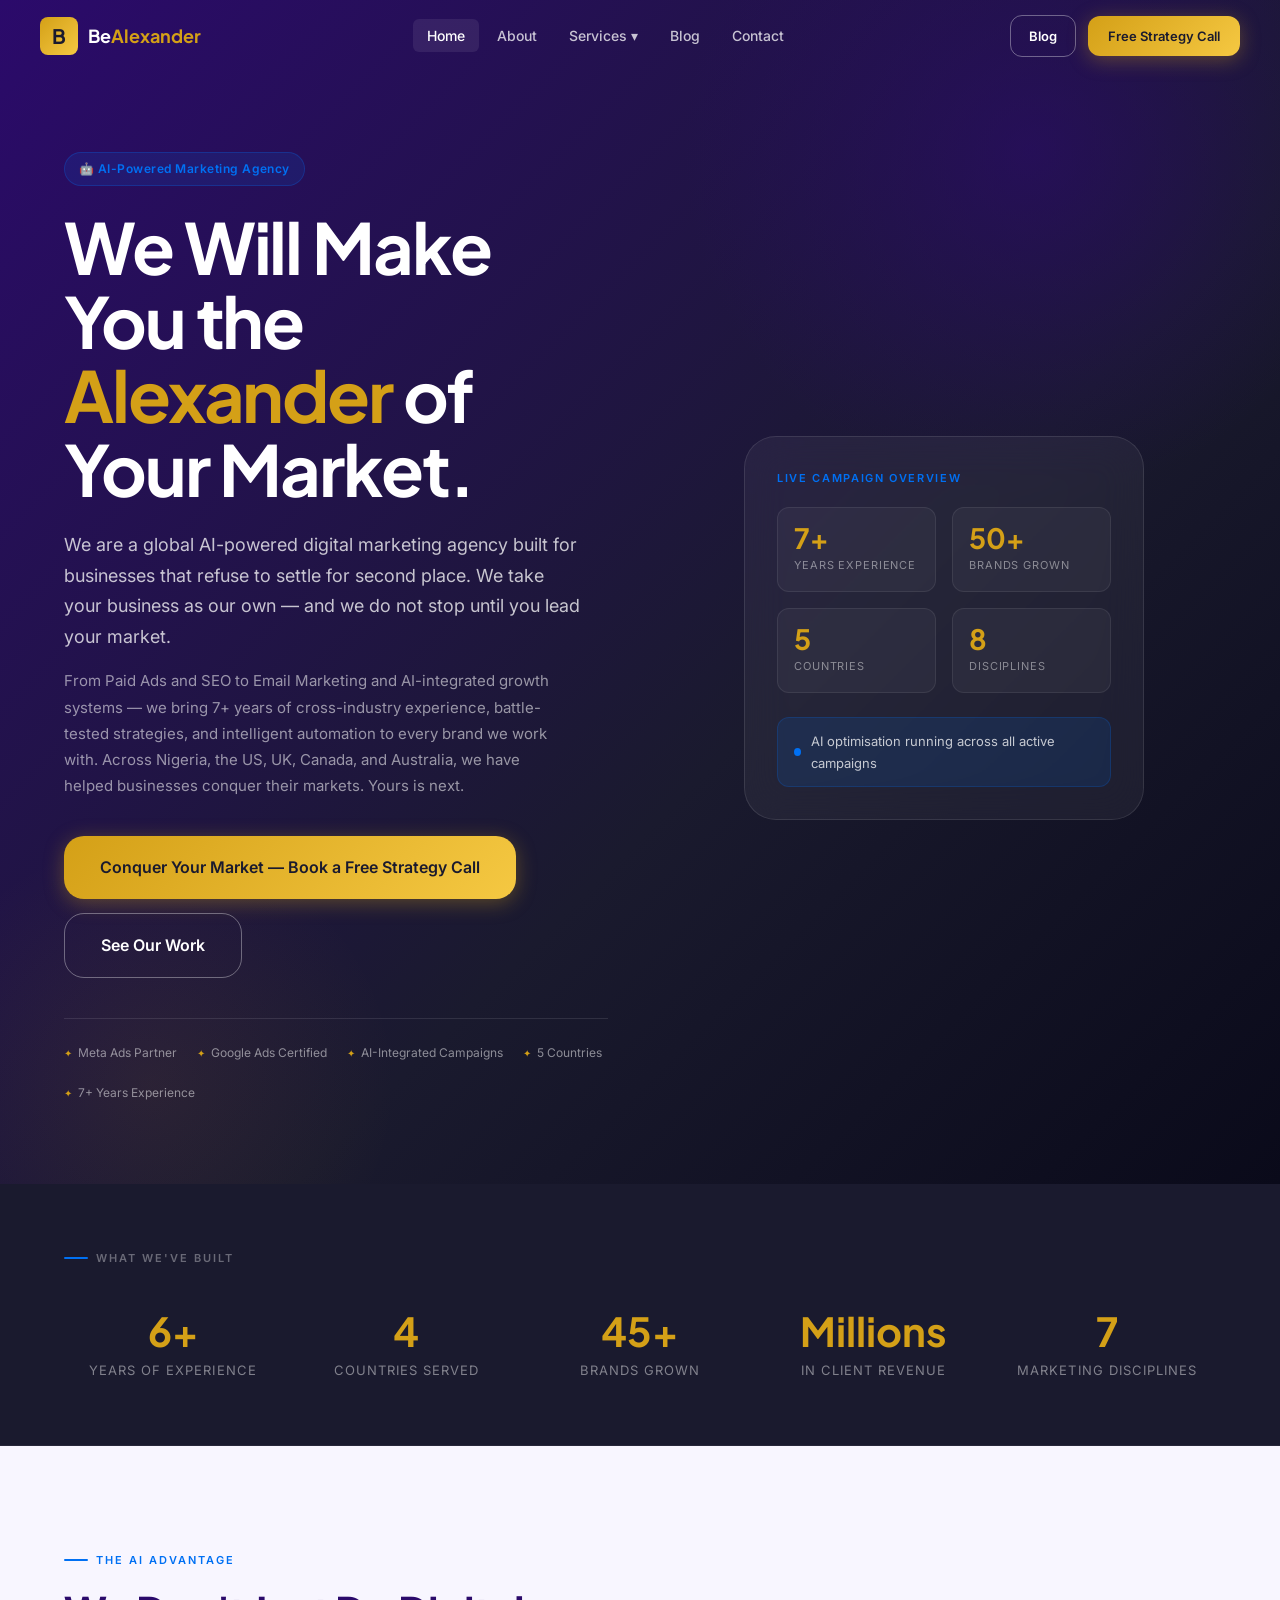
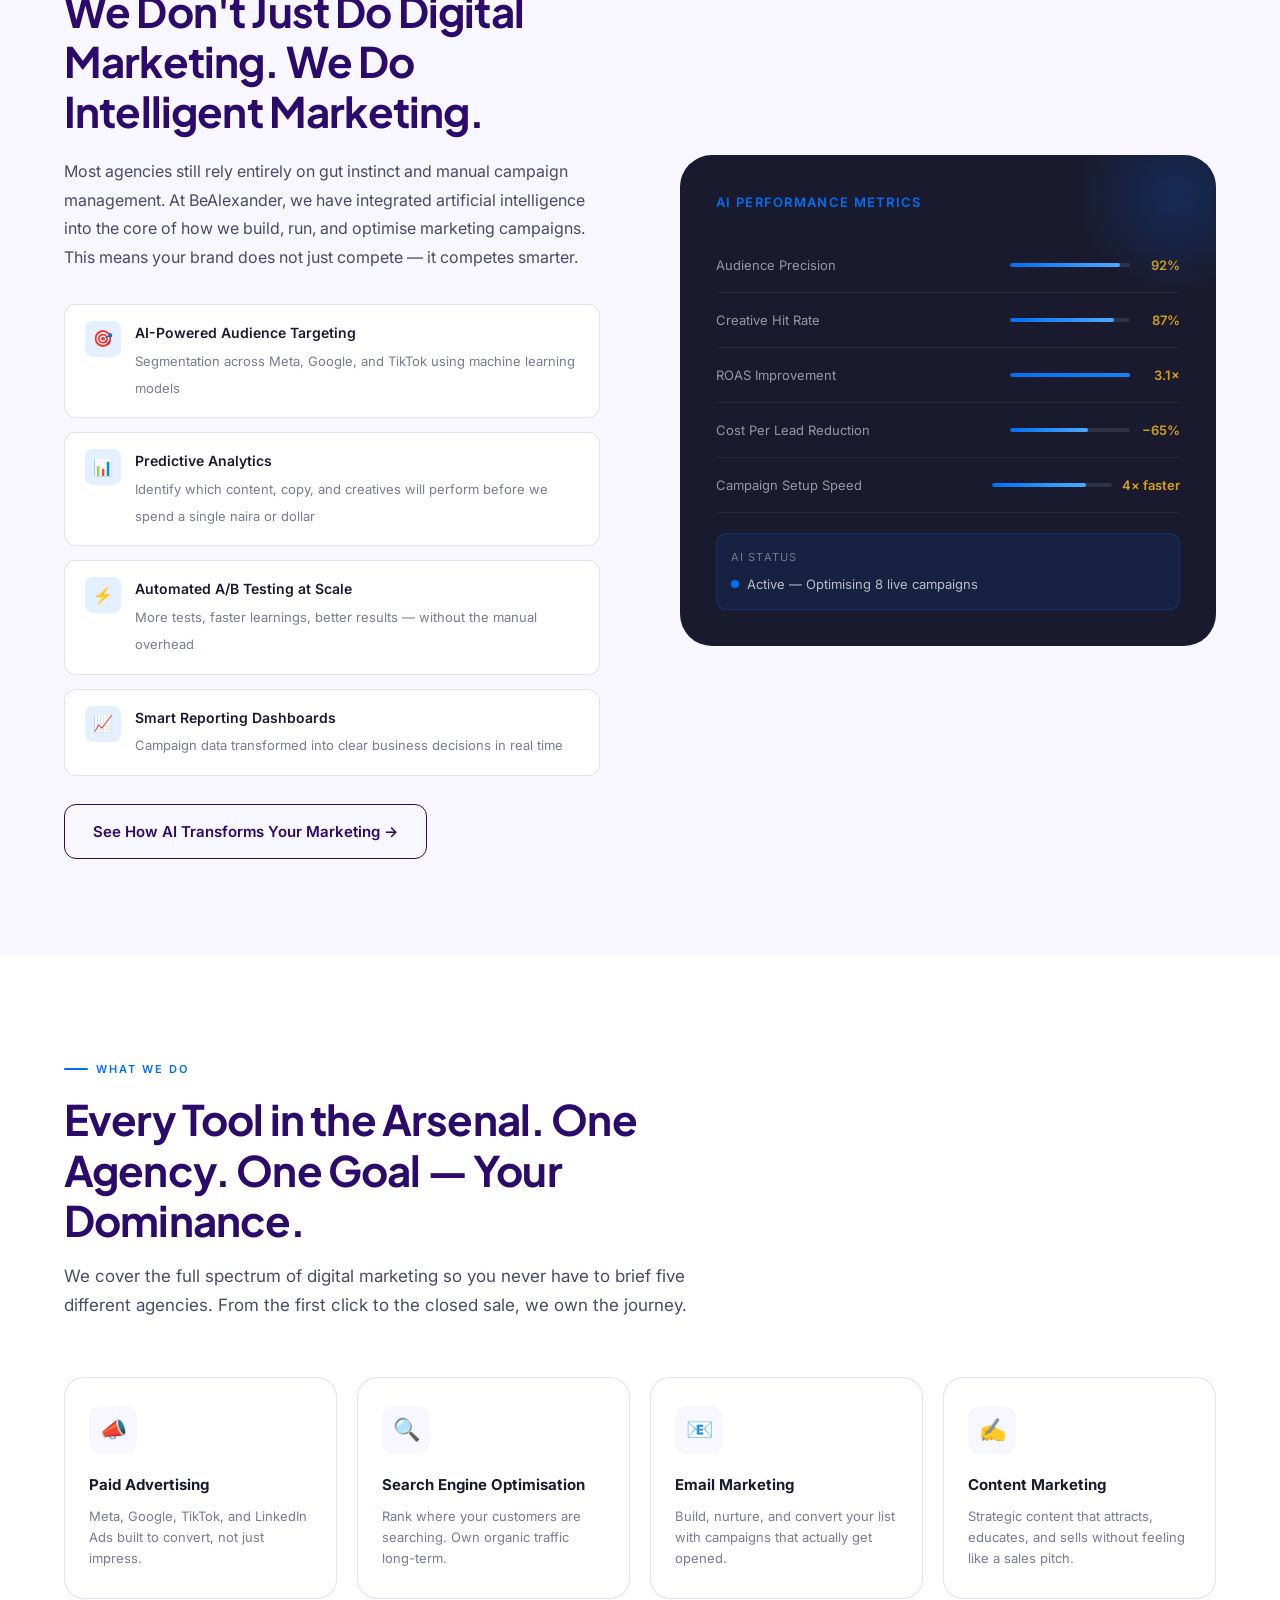
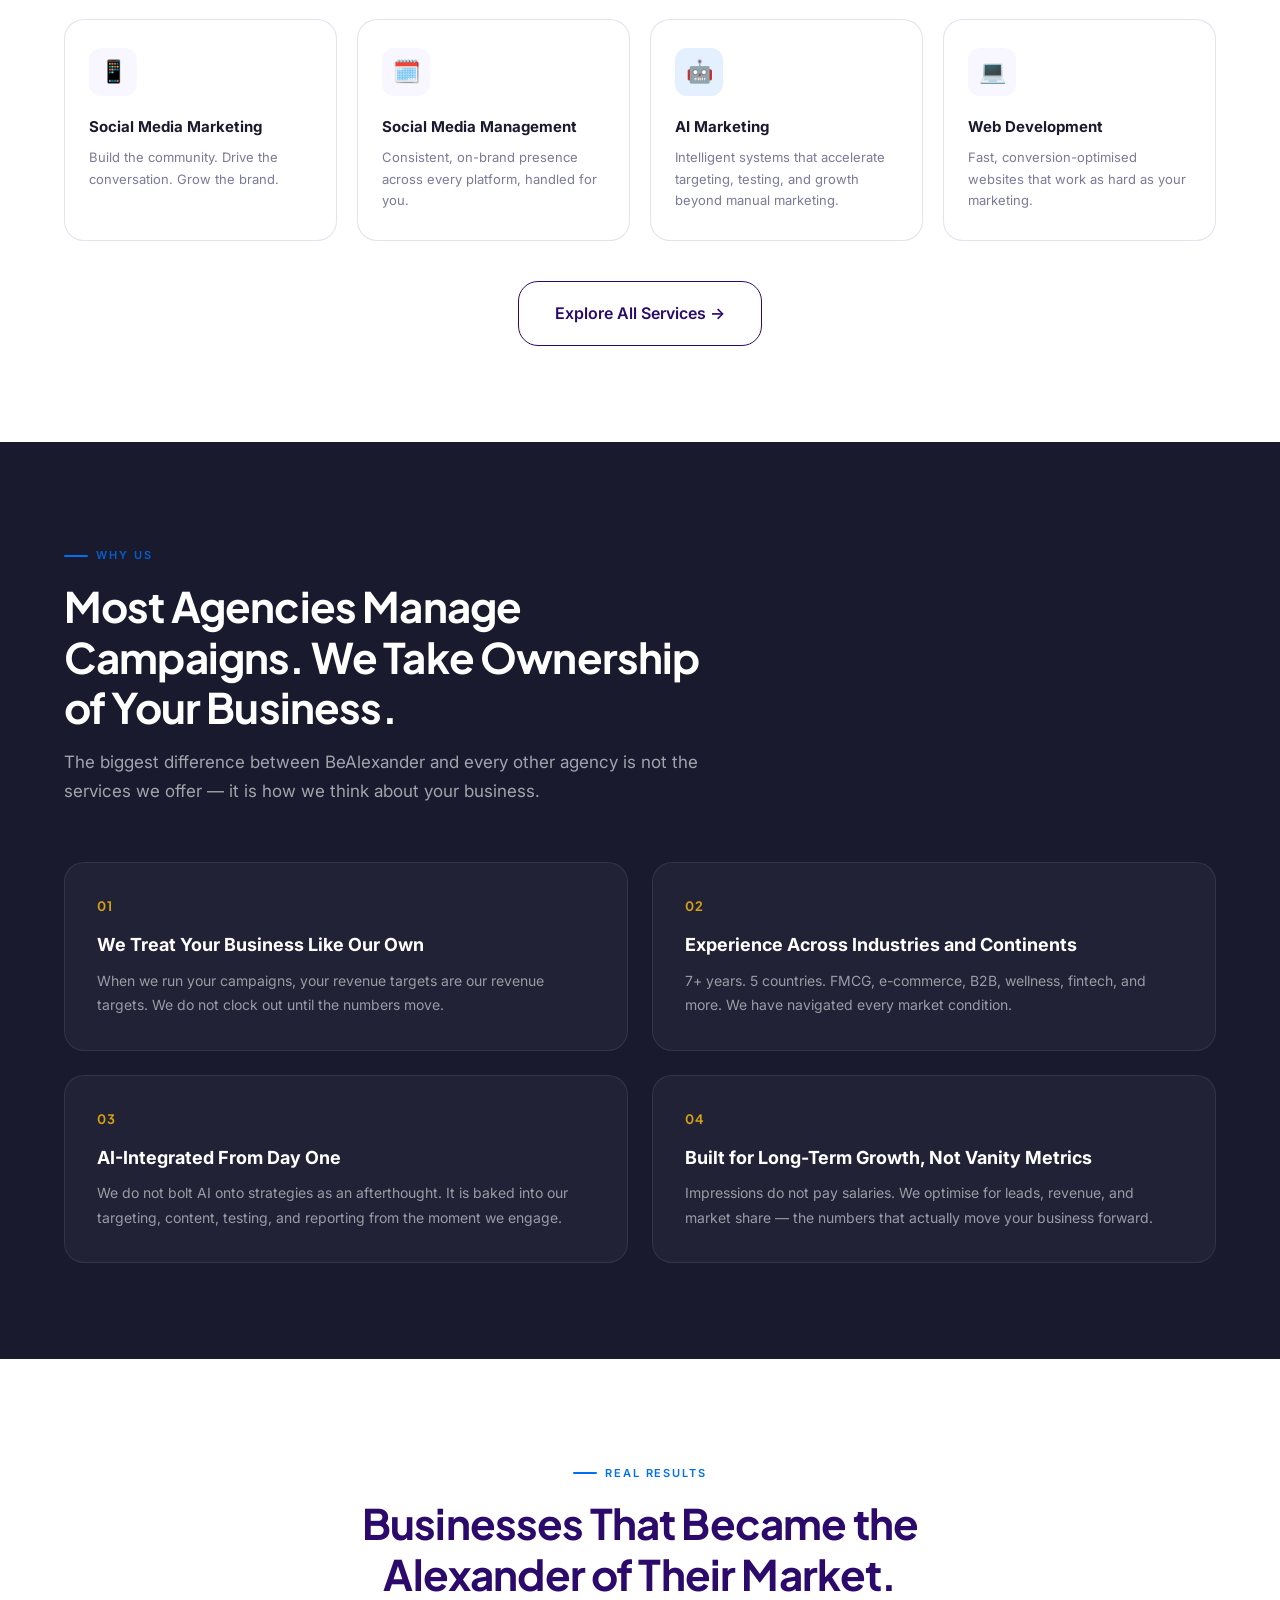
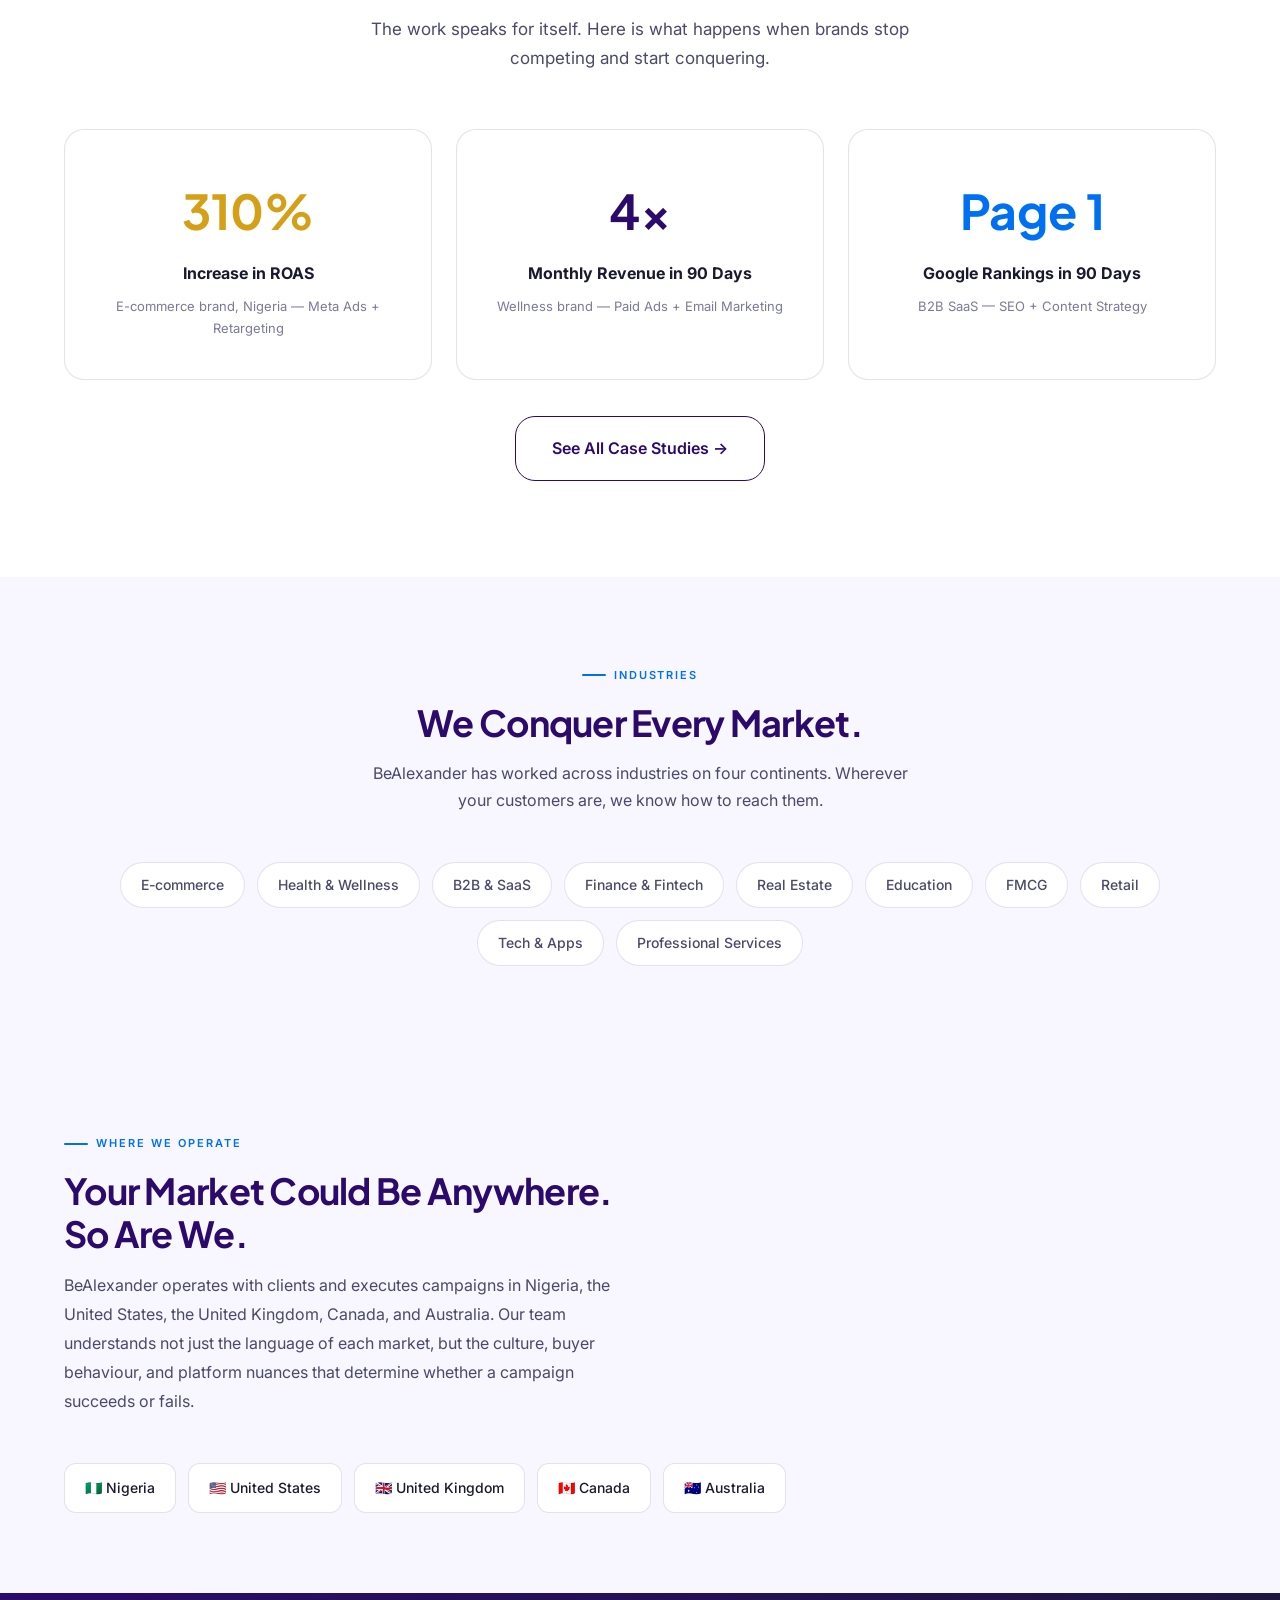
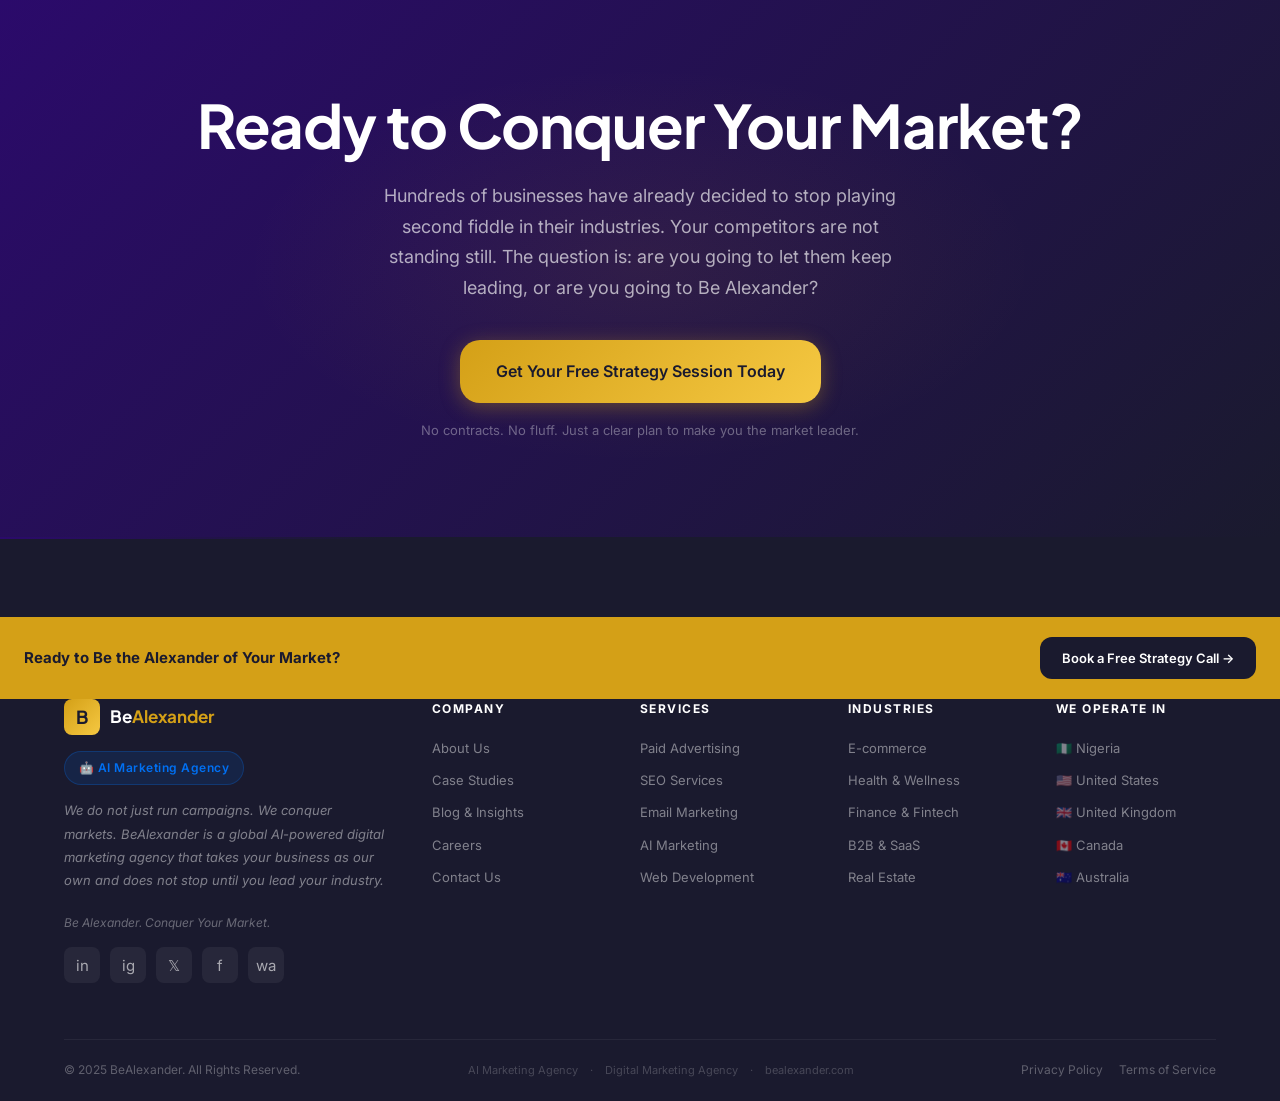
==== index.html @ e97c1fde "Initial commit — BeAlexander website" ====
<!DOCTYPE html>
<html lang="en">
<head>
  <meta charset="UTF-8">
  <meta name="viewport" content="width=device-width, initial-scale=1.0">
  <meta name="description" content="BeAlexander is a global AI-powered digital marketing agency helping businesses dominate their markets through Paid Ads, SEO, Content, Email, and AI-integrated marketing strategies.">
  <title>BeAlexander — AI-Powered Digital Marketing Agency | Be Alexander. Conquer Your Market.</title>
  <link rel="stylesheet" href="css/styles.css">
  <link rel="preconnect" href="https://fonts.googleapis.com">
  <link rel="preconnect" href="https://fonts.gstatic.com" crossorigin>
  <link href="https://fonts.googleapis.com/css2?family=Plus+Jakarta+Sans:ital,wght@0,400;0,500;0,600;0,700;1,400&family=Inter:wght@400;500;600&display=swap" rel="stylesheet">
</head>
<body>

  <!-- NAV (injected by components.js) -->
  <div id="site-nav"></div>

  <main>
    <!-- ══════════════════════════════════════════
         HERO
    ══════════════════════════════════════════ -->
    <section class="hero" id="hero">
      <div class="container">
        <div class="hero__grid">
          <!-- Left: Copy -->
          <div class="hero__content">
            <div class="hero__eyebrow">
              <span class="badge badge--blue">🤖 AI-Powered Marketing Agency</span>
            </div>

            <h1 class="hero__headline">
              We Will Make You the <span class="accent">Alexander</span> of Your Market.
            </h1>

            <p class="hero__sub">
              We are a global AI-powered digital marketing agency built for businesses that refuse to settle for second place. We take your business as our own — and we do not stop until you lead your market.
            </p>

            <p class="hero__copy">
              From Paid Ads and SEO to Email Marketing and AI-integrated growth systems — we bring 7+ years of cross-industry experience, battle-tested strategies, and intelligent automation to every brand we work with. Across Nigeria, the US, UK, Canada, and Australia, we have helped businesses conquer their markets. Yours is next.
            </p>

            <div class="hero__actions">
              <a href="pages/contact.html" class="btn btn--primary btn--lg">
                Conquer Your Market — Book a Free Strategy Call
              </a>
              <a href="#results" class="btn btn--ghost btn--lg">
                See Our Work
              </a>
            </div>

            <div class="hero__trust">
              <span class="hero__trust-item">Meta Ads Partner</span>
              <span class="hero__trust-item">Google Ads Certified</span>
              <span class="hero__trust-item">AI-Integrated Campaigns</span>
              <span class="hero__trust-item">5 Countries</span>
              <span class="hero__trust-item">7+ Years Experience</span>
            </div>
          </div>

          <!-- Right: Dashboard card -->
          <div class="hero__visual">
            <div class="hero__card">
              <div class="hero__card-label">Live Campaign Overview</div>
              <div class="hero__stat-grid">
                <div class="hero__stat">
                  <div class="hero__stat-num">7+</div>
                  <div class="hero__stat-label">Years Experience</div>
                </div>
                <div class="hero__stat">
                  <div class="hero__stat-num">50+</div>
                  <div class="hero__stat-label">Brands Grown</div>
                </div>
                <div class="hero__stat">
                  <div class="hero__stat-num">5</div>
                  <div class="hero__stat-label">Countries</div>
                </div>
                <div class="hero__stat">
                  <div class="hero__stat-num">8</div>
                  <div class="hero__stat-label">Disciplines</div>
                </div>
              </div>
              <div class="hero__ai-line">
                <div class="hero__ai-dot"></div>
                <span>AI optimisation running across all active campaigns</span>
              </div>
            </div>
          </div>
        </div>
      </div>
    </section>

    <!-- ══════════════════════════════════════════
         STATS STRIP
    ══════════════════════════════════════════ -->
    <section class="stats-strip">
      <div class="container">
        <p class="section-label" style="color:rgba(255,255,255,0.35);justify-content:center;margin-bottom:36px">WHAT WE'VE BUILT</p>
        <div class="stats-strip__grid">
          <div class="stats-strip__item">
            <div class="stats-strip__num" data-count="7" data-suffix="+">7+</div>
            <div class="stats-strip__label">Years of Experience</div>
          </div>
          <div class="stats-strip__item">
            <div class="stats-strip__num" data-count="5">5</div>
            <div class="stats-strip__label">Countries Served</div>
          </div>
          <div class="stats-strip__item">
            <div class="stats-strip__num" data-count="50" data-suffix="+">50+</div>
            <div class="stats-strip__label">Brands Grown</div>
          </div>
          <div class="stats-strip__item">
            <div class="stats-strip__num">Millions</div>
            <div class="stats-strip__label">In Client Revenue</div>
          </div>
          <div class="stats-strip__item">
            <div class="stats-strip__num" data-count="8">8</div>
            <div class="stats-strip__label">Marketing Disciplines</div>
          </div>
        </div>
      </div>
    </section>

    <!-- ══════════════════════════════════════════
         AI ADVANTAGE
    ══════════════════════════════════════════ -->
    <section class="ai-section" id="ai">
      <div class="container">
        <div class="ai-section__grid">
          <div data-animate>
            <span class="section-label">THE AI ADVANTAGE</span>
            <h2 class="ai-section__headline">We Don't Just Do Digital Marketing. We Do Intelligent Marketing.</h2>
            <p class="ai-section__body">Most agencies still rely entirely on gut instinct and manual campaign management. At BeAlexander, we have integrated artificial intelligence into the core of how we build, run, and optimise marketing campaigns. This means your brand does not just compete — it competes smarter.</p>
            <div class="ai-feature-list">
              <div class="ai-feature-item" data-animate data-delay="0.05s">
                <div class="ai-feature-icon">🎯</div>
                <div class="ai-feature-text">
                  <strong>AI-Powered Audience Targeting</strong>
                  <span>Segmentation across Meta, Google, and TikTok using machine learning models</span>
                </div>
              </div>
              <div class="ai-feature-item" data-animate data-delay="0.1s">
                <div class="ai-feature-icon">📊</div>
                <div class="ai-feature-text">
                  <strong>Predictive Analytics</strong>
                  <span>Identify which content, copy, and creatives will perform before we spend a single naira or dollar</span>
                </div>
              </div>
              <div class="ai-feature-item" data-animate data-delay="0.15s">
                <div class="ai-feature-icon">⚡</div>
                <div class="ai-feature-text">
                  <strong>Automated A/B Testing at Scale</strong>
                  <span>More tests, faster learnings, better results — without the manual overhead</span>
                </div>
              </div>
              <div class="ai-feature-item" data-animate data-delay="0.2s">
                <div class="ai-feature-icon">📈</div>
                <div class="ai-feature-text">
                  <strong>Smart Reporting Dashboards</strong>
                  <span>Campaign data transformed into clear business decisions in real time</span>
                </div>
              </div>
            </div>
            <div style="margin-top:28px">
              <a href="pages/services.html#ai" class="btn btn--outline-purple">See How AI Transforms Your Marketing →</a>
            </div>
          </div>

          <!-- AI Visual Panel -->
          <div class="ai-visual" data-animate data-delay="0.1s">
            <div class="ai-visual__title">AI Performance Metrics</div>
            <div class="ai-metric">
              <span class="ai-metric__label">Audience Precision</span>
              <div class="ai-metric__bar-wrap">
                <div class="ai-metric__bar"><div class="ai-metric__fill" data-width="92"></div></div>
                <span class="ai-metric__val">92%</span>
              </div>
            </div>
            <div class="ai-metric">
              <span class="ai-metric__label">Creative Hit Rate</span>
              <div class="ai-metric__bar-wrap">
                <div class="ai-metric__bar"><div class="ai-metric__fill" data-width="87"></div></div>
                <span class="ai-metric__val">87%</span>
              </div>
            </div>
            <div class="ai-metric">
              <span class="ai-metric__label">ROAS Improvement</span>
              <div class="ai-metric__bar-wrap">
                <div class="ai-metric__bar"><div class="ai-metric__fill" data-width="310"></div></div>
                <span class="ai-metric__val">3.1×</span>
              </div>
            </div>
            <div class="ai-metric">
              <span class="ai-metric__label">Cost Per Lead Reduction</span>
              <div class="ai-metric__bar-wrap">
                <div class="ai-metric__bar"><div class="ai-metric__fill" data-width="65"></div></div>
                <span class="ai-metric__val">−65%</span>
              </div>
            </div>
            <div class="ai-metric">
              <span class="ai-metric__label">Campaign Setup Speed</span>
              <div class="ai-metric__bar-wrap">
                <div class="ai-metric__bar"><div class="ai-metric__fill" data-width="78"></div></div>
                <span class="ai-metric__val">4× faster</span>
              </div>
            </div>
            <div style="margin-top:20px;padding:14px;background:rgba(0,112,243,0.1);border-radius:10px;border:1px solid rgba(0,112,243,0.2)">
              <div style="font-size:11px;color:rgba(255,255,255,0.4);text-transform:uppercase;letter-spacing:0.1em;margin-bottom:6px">AI Status</div>
              <div style="display:flex;align-items:center;gap:8px">
                <div class="hero__ai-dot"></div>
                <span style="font-size:13px;color:rgba(255,255,255,0.7)">Active — Optimising 8 live campaigns</span>
              </div>
            </div>
          </div>
        </div>
      </div>
    </section>

    <!-- ══════════════════════════════════════════
         SERVICES
    ══════════════════════════════════════════ -->
    <section class="services-section" id="services">
      <div class="container">
        <div class="services-section__header" data-animate>
          <span class="section-label">WHAT WE DO</span>
          <h2 class="services-section__headline">Every Tool in the Arsenal. One Agency. One Goal — Your Dominance.</h2>
          <p class="services-section__intro">We cover the full spectrum of digital marketing so you never have to brief five different agencies. From the first click to the closed sale, we own the journey.</p>
        </div>

        <div class="services-grid">
          <div class="service-card" data-animate data-delay="0s">
            <div class="service-card__icon">📣</div>
            <div class="service-card__name">Paid Advertising</div>
            <div class="service-card__desc">Meta, Google, TikTok, and LinkedIn Ads built to convert, not just impress.</div>
          </div>
          <div class="service-card" data-animate data-delay="0.05s">
            <div class="service-card__icon">🔍</div>
            <div class="service-card__name">Search Engine Optimisation</div>
            <div class="service-card__desc">Rank where your customers are searching. Own organic traffic long-term.</div>
          </div>
          <div class="service-card" data-animate data-delay="0.1s">
            <div class="service-card__icon">📧</div>
            <div class="service-card__name">Email Marketing</div>
            <div class="service-card__desc">Build, nurture, and convert your list with campaigns that actually get opened.</div>
          </div>
          <div class="service-card" data-animate data-delay="0.15s">
            <div class="service-card__icon">✍️</div>
            <div class="service-card__name">Content Marketing</div>
            <div class="service-card__desc">Strategic content that attracts, educates, and sells without feeling like a sales pitch.</div>
          </div>
          <div class="service-card" data-animate data-delay="0.2s">
            <div class="service-card__icon">📱</div>
            <div class="service-card__name">Social Media Marketing</div>
            <div class="service-card__desc">Build the community. Drive the conversation. Grow the brand.</div>
          </div>
          <div class="service-card" data-animate data-delay="0.25s">
            <div class="service-card__icon">🗓️</div>
            <div class="service-card__name">Social Media Management</div>
            <div class="service-card__desc">Consistent, on-brand presence across every platform, handled for you.</div>
          </div>
          <div class="service-card service-card--ai" data-animate data-delay="0.3s">
            <div class="service-card__icon">🤖</div>
            <div class="service-card__name">AI Marketing</div>
            <div class="service-card__desc">Intelligent systems that accelerate targeting, testing, and growth beyond manual marketing.</div>
          </div>
          <div class="service-card" data-animate data-delay="0.35s">
            <div class="service-card__icon">💻</div>
            <div class="service-card__name">Web Development</div>
            <div class="service-card__desc">Fast, conversion-optimised websites that work as hard as your marketing.</div>
          </div>
        </div>

        <div style="text-align:center;margin-top:40px">
          <a href="pages/services.html" class="btn btn--outline-purple btn--lg">Explore All Services →</a>
        </div>
      </div>
    </section>

    <!-- ══════════════════════════════════════════
         WHY BEALEXANDER
    ══════════════════════════════════════════ -->
    <section class="why-section" id="why">
      <div class="container">
        <div class="why-section__header" data-animate>
          <span class="section-label" style="color:rgba(0,112,243,0.8)">WHY US</span>
          <h2 class="why-section__headline">Most Agencies Manage Campaigns. We Take Ownership of Your Business.</h2>
          <p class="why-section__intro">The biggest difference between BeAlexander and every other agency is not the services we offer — it is how we think about your business.</p>
        </div>

        <div class="why-grid">
          <div class="why-card" data-animate data-delay="0s">
            <div class="why-card__num">01</div>
            <div class="why-card__title">We Treat Your Business Like Our Own</div>
            <div class="why-card__body">When we run your campaigns, your revenue targets are our revenue targets. We do not clock out until the numbers move.</div>
          </div>
          <div class="why-card" data-animate data-delay="0.08s">
            <div class="why-card__num">02</div>
            <div class="why-card__title">Experience Across Industries and Continents</div>
            <div class="why-card__body">7+ years. 5 countries. FMCG, e-commerce, B2B, wellness, fintech, and more. We have navigated every market condition.</div>
          </div>
          <div class="why-card" data-animate data-delay="0.16s">
            <div class="why-card__num">03</div>
            <div class="why-card__title">AI-Integrated From Day One</div>
            <div class="why-card__body">We do not bolt AI onto strategies as an afterthought. It is baked into our targeting, content, testing, and reporting from the moment we engage.</div>
          </div>
          <div class="why-card" data-animate data-delay="0.24s">
            <div class="why-card__num">04</div>
            <div class="why-card__title">Built for Long-Term Growth, Not Vanity Metrics</div>
            <div class="why-card__body">Impressions do not pay salaries. We optimise for leads, revenue, and market share — the numbers that actually move your business forward.</div>
          </div>
        </div>
      </div>
    </section>

    <!-- ══════════════════════════════════════════
         RESULTS (placeholder)
    ══════════════════════════════════════════ -->
    <section class="section" id="results">
      <div class="container">
        <div style="text-align:center;max-width:600px;margin:0 auto 56px" data-animate>
          <span class="section-label">REAL RESULTS</span>
          <h2 style="font-size:clamp(28px,3.5vw,42px);color:var(--purple);margin-bottom:16px">Businesses That Became the Alexander of Their Market.</h2>
          <p style="font-size:17px;color:var(--text-mid)">The work speaks for itself. Here is what happens when brands stop competing and start conquering.</p>
        </div>

        <div style="display:grid;grid-template-columns:repeat(3,1fr);gap:24px" class="results-grid">
          <div class="service-card" data-animate style="text-align:center;padding:40px 24px">
            <div style="font-family:'Plus Jakarta Sans',sans-serif;font-size:48px;font-weight:700;color:var(--gold);margin-bottom:8px">310%</div>
            <div style="font-weight:700;color:var(--text-dark);margin-bottom:8px">Increase in ROAS</div>
            <div style="font-size:13px;color:var(--text-light)">E-commerce brand, Nigeria — Meta Ads + Retargeting</div>
          </div>
          <div class="service-card" data-animate data-delay="0.08s" style="text-align:center;padding:40px 24px">
            <div style="font-family:'Plus Jakarta Sans',sans-serif;font-size:48px;font-weight:700;color:var(--purple);margin-bottom:8px">4×</div>
            <div style="font-weight:700;color:var(--text-dark);margin-bottom:8px">Monthly Revenue in 90 Days</div>
            <div style="font-size:13px;color:var(--text-light)">Wellness brand — Paid Ads + Email Marketing</div>
          </div>
          <div class="service-card" data-animate data-delay="0.16s" style="text-align:center;padding:40px 24px">
            <div style="font-family:'Plus Jakarta Sans',sans-serif;font-size:48px;font-weight:700;color:var(--blue);margin-bottom:8px">Page 1</div>
            <div style="font-weight:700;color:var(--text-dark);margin-bottom:8px">Google Rankings in 90 Days</div>
            <div style="font-size:13px;color:var(--text-light)">B2B SaaS — SEO + Content Strategy</div>
          </div>
        </div>

        <div style="text-align:center;margin-top:36px">
          <a href="pages/contact.html" class="btn btn--outline-purple btn--lg">See All Case Studies →</a>
        </div>
      </div>
    </section>

    <!-- ══════════════════════════════════════════
         INDUSTRIES
    ══════════════════════════════════════════ -->
    <section class="industries-section section--light">
      <div class="container">
        <div class="industries-section__header" data-animate>
          <span class="section-label" style="justify-content:center">INDUSTRIES</span>
          <h2 class="industries-section__headline">We Conquer Every Market.</h2>
          <p style="color:var(--text-mid);font-size:16px">BeAlexander has worked across industries on four continents. Wherever your customers are, we know how to reach them.</p>
        </div>
        <div class="industry-pills" data-animate>
          <span class="industry-pill">E-commerce</span>
          <span class="industry-pill">Health & Wellness</span>
          <span class="industry-pill">B2B & SaaS</span>
          <span class="industry-pill">Finance & Fintech</span>
          <span class="industry-pill">Real Estate</span>
          <span class="industry-pill">Education</span>
          <span class="industry-pill">FMCG</span>
          <span class="industry-pill">Retail</span>
          <span class="industry-pill">Tech & Apps</span>
          <span class="industry-pill">Professional Services</span>
        </div>
      </div>
    </section>

    <!-- ══════════════════════════════════════════
         GLOBAL PRESENCE
    ══════════════════════════════════════════ -->
    <section class="global-section">
      <div class="container">
        <div class="global-section__header" data-animate>
          <span class="section-label">WHERE WE OPERATE</span>
          <h2 class="global-section__headline">Your Market Could Be Anywhere. So Are We.</h2>
          <p class="global-section__body">BeAlexander operates with clients and executes campaigns in Nigeria, the United States, the United Kingdom, Canada, and Australia. Our team understands not just the language of each market, but the culture, buyer behaviour, and platform nuances that determine whether a campaign succeeds or fails.</p>
        </div>
        <div class="country-grid" data-animate data-delay="0.1s">
          <div class="country-chip">🇳🇬 Nigeria</div>
          <div class="country-chip">🇺🇸 United States</div>
          <div class="country-chip">🇬🇧 United Kingdom</div>
          <div class="country-chip">🇨🇦 Canada</div>
          <div class="country-chip">🇦🇺 Australia</div>
        </div>
      </div>
    </section>

    <!-- ══════════════════════════════════════════
         FINAL CTA BANNER
    ══════════════════════════════════════════ -->
    <section class="cta-banner">
      <div class="container" style="position:relative;z-index:1">
        <h2 class="cta-banner__headline" data-animate>Ready to Conquer Your Market?</h2>
        <p class="cta-banner__body" data-animate data-delay="0.08s">Hundreds of businesses have already decided to stop playing second fiddle in their industries. Your competitors are not standing still. The question is: are you going to let them keep leading, or are you going to Be Alexander?</p>
        <a href="pages/contact.html" class="btn btn--primary btn--lg" data-animate data-delay="0.16s">
          Get Your Free Strategy Session Today
        </a>
        <p class="cta-banner__sub" data-animate data-delay="0.22s">No contracts. No fluff. Just a clear plan to make you the market leader.</p>
      </div>
    </section>
  </main>

  <!-- FOOTER (injected by components.js) -->
  <div id="site-footer"></div>

  <script src="js/components.js"></script>
  <script src="js/main.js"></script>

  <style>
    @media (max-width: 768px) {
      .results-grid { grid-template-columns: 1fr !important; }
    }
  </style>
</body>
</html>
---- css/styles.css ----
/* ============================================================
   BEALEXANDER — Brand Design System
   Imperial Purple + Conquest Gold + Electric Blue
   ============================================================ */

@import url('https://fonts.googleapis.com/css2?family=Plus+Jakarta+Sans:ital,wght@0,400;0,500;0,600;0,700;1,400&family=Inter:wght@400;500;600&display=swap');

/* ── Clash Display via fontshare ── */
@font-face {
  font-family: 'Clash Display';
  src: url('https://api.fontshare.com/v2/css?f[]=clash-display@600,700&display=swap');
  font-weight: 600 700;
  font-display: swap;
}

/* ── CSS Variables ── */
:root {
  --purple:        #2B0A6B;
  --purple-mid:    #3D1080;
  --gold:          #D4A017;
  --gold-tint:     #F5DFA0;
  --blue:          #0070F3;
  --navy:          #1A1A2E;
  --lavender:      #F8F6FF;
  --white:         #FFFFFF;
  --text-dark:     #1A1A2E;
  --text-mid:      #4A4A6A;
  --text-light:    #7A7A9A;
  --border:        rgba(43,10,107,0.12);

  --font-display:  'Clash Display', 'Plus Jakarta Sans', sans-serif;
  --font-head:     'Plus Jakarta Sans', sans-serif;
  --font-body:     'Inter', sans-serif;

  --radius-sm:     6px;
  --radius-md:     12px;
  --radius-lg:     20px;
  --radius-xl:     32px;

  --shadow-sm:     0 2px 8px rgba(43,10,107,0.08);
  --shadow-md:     0 8px 32px rgba(43,10,107,0.14);
  --shadow-lg:     0 20px 60px rgba(43,10,107,0.18);

  --gradient-hero: linear-gradient(135deg, #2B0A6B 0%, #1A1A2E 60%, #0A0A1A 100%);
  --gradient-gold: linear-gradient(135deg, #D4A017, #F5C842);
  --gradient-cta:  linear-gradient(135deg, #2B0A6B 0%, #1A1A2E 100%);
}

/* ── Reset & Base ── */
*, *::before, *::after { box-sizing: border-box; margin: 0; padding: 0; }

html { scroll-behavior: smooth; -webkit-font-smoothing: antialiased; }

body {
  font-family: var(--font-body);
  font-size: 16px;
  line-height: 1.7;
  color: var(--text-dark);
  background: var(--white);
  overflow-x: hidden;
}

img { max-width: 100%; display: block; }
a { color: inherit; text-decoration: none; }
ul { list-style: none; }
button { cursor: pointer; font-family: inherit; border: none; }

/* ── Typography ── */
h1, h2, h3, h4, h5 {
  font-family: var(--font-head);
  font-weight: 700;
  line-height: 1.2;
  letter-spacing: -0.02em;
}

.display-headline {
  font-family: var(--font-display);
  font-weight: 700;
  font-size: clamp(40px, 6vw, 72px);
  line-height: 1.08;
  letter-spacing: -0.03em;
}

.section-label {
  font-family: var(--font-body);
  font-size: 11px;
  font-weight: 600;
  letter-spacing: 0.18em;
  text-transform: uppercase;
  color: var(--blue);
  display: inline-flex;
  align-items: center;
  gap: 8px;
  margin-bottom: 16px;
}
.section-label::before {
  content: '';
  width: 24px;
  height: 2px;
  background: var(--blue);
  border-radius: 2px;
}

/* ── Layout ── */
.container {
  max-width: 1200px;
  margin: 0 auto;
  padding: 0 24px;
}

.section {
  padding: 96px 0;
}

.section--light { background: var(--lavender); }
.section--dark  { background: var(--navy); color: var(--white); }

/* ── Badges ── */
.badge {
  display: inline-flex;
  align-items: center;
  gap: 6px;
  padding: 6px 14px;
  border-radius: 100px;
  font-size: 12px;
  font-weight: 600;
  letter-spacing: 0.04em;
}
.badge--blue {
  background: rgba(0,112,243,0.12);
  color: var(--blue);
  border: 1px solid rgba(0,112,243,0.25);
}
.badge--gold {
  background: rgba(212,160,23,0.15);
  color: #A07010;
  border: 1px solid rgba(212,160,23,0.3);
}

/* ── Buttons ── */
.btn {
  display: inline-flex;
  align-items: center;
  gap: 8px;
  padding: 14px 28px;
  border-radius: var(--radius-md);
  font-size: 15px;
  font-weight: 600;
  font-family: var(--font-body);
  transition: all 0.25s ease;
  white-space: nowrap;
}
.btn--primary {
  background: var(--gradient-gold);
  color: var(--navy);
  box-shadow: 0 4px 20px rgba(212,160,23,0.35);
}
.btn--primary:hover {
  transform: translateY(-2px);
  box-shadow: 0 8px 32px rgba(212,160,23,0.45);
}
.btn--ghost {
  background: transparent;
  color: var(--white);
  border: 1.5px solid rgba(255,255,255,0.35);
}
.btn--ghost:hover {
  background: rgba(255,255,255,0.08);
  border-color: rgba(255,255,255,0.6);
}
.btn--outline-purple {
  background: transparent;
  color: var(--purple);
  border: 1.5px solid var(--purple);
}
.btn--outline-purple:hover {
  background: var(--purple);
  color: var(--white);
}
.btn--lg { padding: 18px 36px; font-size: 16px; border-radius: var(--radius-lg); }

/* ============================================================
   NAVIGATION
   ============================================================ */
.nav {
  position: fixed;
  top: 0; left: 0; right: 0;
  z-index: 1000;
  padding: 0 24px;
  transition: all 0.3s ease;
}
.nav.scrolled {
  background: rgba(26,26,46,0.96);
  backdrop-filter: blur(20px);
  -webkit-backdrop-filter: blur(20px);
  box-shadow: 0 1px 0 rgba(255,255,255,0.06);
}

.nav__inner {
  max-width: 1200px;
  margin: 0 auto;
  height: 72px;
  display: flex;
  align-items: center;
  justify-content: space-between;
}

.nav__logo {
  display: flex;
  align-items: center;
  gap: 10px;
  text-decoration: none;
}
.nav__logo-mark {
  width: 38px;
  height: 38px;
  background: var(--gradient-gold);
  border-radius: 8px;
  display: flex;
  align-items: center;
  justify-content: center;
  font-family: var(--font-display);
  font-size: 20px;
  font-weight: 700;
  color: var(--navy);
}
.nav__logo-text {
  font-family: var(--font-head);
  font-size: 18px;
  font-weight: 700;
  color: var(--white);
}
.nav__logo-text span { color: var(--gold); }

.nav__links {
  display: flex;
  align-items: center;
  gap: 4px;
}
.nav__links a {
  padding: 8px 14px;
  border-radius: var(--radius-sm);
  font-size: 14px;
  font-weight: 500;
  color: rgba(255,255,255,0.75);
  transition: all 0.2s;
}
.nav__links a:hover, .nav__links a.active {
  color: var(--white);
  background: rgba(255,255,255,0.08);
}

.nav__links .has-dropdown { position: relative; }
.nav__dropdown {
  position: absolute;
  top: calc(100% + 8px);
  left: 50%;
  transform: translateX(-50%);
  background: var(--navy);
  border: 1px solid rgba(255,255,255,0.1);
  border-radius: var(--radius-md);
  padding: 8px;
  min-width: 220px;
  opacity: 0;
  visibility: hidden;
  transition: all 0.2s;
  box-shadow: var(--shadow-lg);
}
.has-dropdown:hover .nav__dropdown {
  opacity: 1;
  visibility: visible;
}
.nav__dropdown a {
  display: block;
  padding: 10px 14px;
  border-radius: var(--radius-sm);
  font-size: 13.5px;
}

.nav__cta { display: flex; align-items: center; gap: 12px; }

.nav__hamburger {
  display: none;
  flex-direction: column;
  gap: 5px;
  background: none;
  padding: 6px;
}
.nav__hamburger span {
  width: 22px;
  height: 2px;
  background: var(--white);
  border-radius: 2px;
  transition: all 0.3s;
}

/* ============================================================
   HERO
   ============================================================ */
.hero {
  background: var(--gradient-hero);
  min-height: 100vh;
  display: flex;
  align-items: center;
  padding-top: 72px;
  position: relative;
  overflow: hidden;
}

/* Decorative orbs */
.hero::before {
  content: '';
  position: absolute;
  top: -200px; right: -100px;
  width: 700px; height: 700px;
  background: radial-gradient(circle, rgba(43,10,107,0.6) 0%, transparent 70%);
  border-radius: 50%;
}
.hero::after {
  content: '';
  position: absolute;
  bottom: -150px; left: -100px;
  width: 500px; height: 500px;
  background: radial-gradient(circle, rgba(212,160,23,0.08) 0%, transparent 70%);
  border-radius: 50%;
}

.hero__grid {
  display: grid;
  grid-template-columns: 1fr 1fr;
  gap: 64px;
  align-items: center;
  position: relative;
  z-index: 1;
  padding: 80px 0;
}

.hero__eyebrow { margin-bottom: 24px; }

.hero__headline {
  font-family: var(--font-display);
  font-size: clamp(44px, 5.5vw, 72px);
  font-weight: 700;
  line-height: 1.05;
  letter-spacing: -0.03em;
  color: var(--white);
  margin-bottom: 24px;
}
.hero__headline .accent { color: var(--gold); }

.hero__sub {
  font-size: 18px;
  line-height: 1.7;
  color: rgba(255,255,255,0.75);
  margin-bottom: 16px;
  max-width: 520px;
}
.hero__copy {
  font-size: 15px;
  color: rgba(255,255,255,0.55);
  line-height: 1.75;
  margin-bottom: 36px;
  max-width: 500px;
}

.hero__actions {
  display: flex;
  gap: 14px;
  flex-wrap: wrap;
  margin-bottom: 40px;
}

.hero__trust {
  display: flex;
  flex-wrap: wrap;
  gap: 20px;
  align-items: center;
  padding-top: 24px;
  border-top: 1px solid rgba(255,255,255,0.1);
}
.hero__trust-item {
  font-size: 12px;
  color: rgba(255,255,255,0.5);
  display: flex;
  align-items: center;
  gap: 6px;
}
.hero__trust-item::before {
  content: '✦';
  color: var(--gold);
  font-size: 10px;
}

/* Hero visual panel */
.hero__visual {
  position: relative;
  display: flex;
  justify-content: center;
  align-items: center;
}
.hero__card {
  background: rgba(255,255,255,0.05);
  border: 1px solid rgba(255,255,255,0.1);
  border-radius: var(--radius-xl);
  padding: 32px;
  backdrop-filter: blur(20px);
  width: 100%;
  max-width: 400px;
}
.hero__card-label {
  font-size: 11px;
  font-weight: 600;
  letter-spacing: 0.15em;
  text-transform: uppercase;
  color: var(--blue);
  margin-bottom: 20px;
}
.hero__stat-grid {
  display: grid;
  grid-template-columns: 1fr 1fr;
  gap: 16px;
  margin-bottom: 24px;
}
.hero__stat {
  background: rgba(255,255,255,0.04);
  border: 1px solid rgba(255,255,255,0.08);
  border-radius: var(--radius-md);
  padding: 16px;
}
.hero__stat-num {
  font-family: var(--font-display);
  font-size: 28px;
  font-weight: 700;
  color: var(--gold);
  line-height: 1;
  margin-bottom: 4px;
}
.hero__stat-label {
  font-size: 11px;
  color: rgba(255,255,255,0.45);
  text-transform: uppercase;
  letter-spacing: 0.08em;
}
.hero__ai-line {
  display: flex;
  align-items: center;
  gap: 10px;
  padding: 12px 16px;
  background: rgba(0,112,243,0.12);
  border: 1px solid rgba(0,112,243,0.2);
  border-radius: var(--radius-md);
  font-size: 13px;
  color: rgba(255,255,255,0.75);
}
.hero__ai-dot {
  width: 8px;
  height: 8px;
  background: var(--blue);
  border-radius: 50%;
  animation: pulse 2s ease-in-out infinite;
}
@keyframes pulse {
  0%, 100% { opacity: 1; transform: scale(1); }
  50% { opacity: 0.5; transform: scale(1.3); }
}

/* ============================================================
   STATS STRIP
   ============================================================ */
.stats-strip {
  background: var(--navy);
  padding: 56px 0;
  border-bottom: 1px solid rgba(255,255,255,0.06);
}
.stats-strip__grid {
  display: grid;
  grid-template-columns: repeat(5, 1fr);
  gap: 16px;
  text-align: center;
}
.stats-strip__item {
  padding: 8px;
}
.stats-strip__num {
  font-family: var(--font-display);
  font-size: 40px;
  font-weight: 700;
  color: var(--gold);
  line-height: 1;
  margin-bottom: 8px;
}
.stats-strip__label {
  font-size: 13px;
  color: rgba(255,255,255,0.45);
  text-transform: uppercase;
  letter-spacing: 0.08em;
}

/* ============================================================
   AI ADVANTAGE
   ============================================================ */
.ai-section {
  background: var(--lavender);
  padding: 96px 0;
}
.ai-section__grid {
  display: grid;
  grid-template-columns: 1fr 1fr;
  gap: 80px;
  align-items: center;
}
.ai-section__headline {
  font-size: clamp(28px, 3.5vw, 42px);
  font-weight: 700;
  color: var(--purple);
  margin-bottom: 20px;
  line-height: 1.2;
}
.ai-section__body {
  font-size: 16px;
  color: var(--text-mid);
  margin-bottom: 32px;
  line-height: 1.8;
}

.ai-feature-list {
  display: flex;
  flex-direction: column;
  gap: 14px;
}
.ai-feature-item {
  display: flex;
  align-items: flex-start;
  gap: 14px;
  padding: 16px 20px;
  background: var(--white);
  border-radius: var(--radius-md);
  border: 1px solid var(--border);
  transition: all 0.25s;
}
.ai-feature-item:hover {
  border-color: rgba(0,112,243,0.25);
  box-shadow: var(--shadow-sm);
  transform: translateX(4px);
}
.ai-feature-icon {
  width: 36px;
  height: 36px;
  background: rgba(0,112,243,0.1);
  border-radius: 8px;
  display: flex;
  align-items: center;
  justify-content: center;
  font-size: 16px;
  flex-shrink: 0;
}
.ai-feature-text strong {
  display: block;
  font-size: 14px;
  font-weight: 600;
  color: var(--text-dark);
  margin-bottom: 2px;
}
.ai-feature-text span {
  font-size: 13px;
  color: var(--text-light);
}

.ai-visual {
  background: var(--navy);
  border-radius: var(--radius-xl);
  padding: 36px;
  position: relative;
  overflow: hidden;
}
.ai-visual::before {
  content: '';
  position: absolute;
  top: -60px; right: -60px;
  width: 200px; height: 200px;
  background: radial-gradient(circle, rgba(0,112,243,0.2) 0%, transparent 70%);
  border-radius: 50%;
}
.ai-visual__title {
  font-size: 13px;
  font-weight: 600;
  letter-spacing: 0.1em;
  text-transform: uppercase;
  color: var(--blue);
  margin-bottom: 24px;
}
.ai-metric {
  padding: 16px 0;
  border-bottom: 1px solid rgba(255,255,255,0.06);
  display: flex;
  justify-content: space-between;
  align-items: center;
}
.ai-metric:last-of-type { border-bottom: none; }
.ai-metric__label {
  font-size: 13px;
  color: rgba(255,255,255,0.55);
}
.ai-metric__bar-wrap {
  display: flex;
  align-items: center;
  gap: 10px;
}
.ai-metric__bar {
  width: 120px;
  height: 4px;
  background: rgba(255,255,255,0.1);
  border-radius: 4px;
  overflow: hidden;
}
.ai-metric__fill {
  height: 100%;
  border-radius: 4px;
  background: linear-gradient(90deg, var(--blue), #4DAAFF);
  transition: width 1.5s ease;
}
.ai-metric__val {
  font-size: 13px;
  font-weight: 600;
  color: var(--gold);
  min-width: 40px;
  text-align: right;
}

/* ============================================================
   SERVICES
   ============================================================ */
.services-section { padding: 96px 0; }
.services-section__header {
  max-width: 640px;
  margin-bottom: 56px;
}
.services-section__headline {
  font-size: clamp(28px, 3.5vw, 42px);
  color: var(--purple);
  margin-bottom: 16px;
}
.services-section__intro { font-size: 17px; color: var(--text-mid); line-height: 1.75; }

.services-grid {
  display: grid;
  grid-template-columns: repeat(4, 1fr);
  gap: 20px;
  margin-bottom: 40px;
}
.service-card {
  background: var(--white);
  border: 1px solid var(--border);
  border-radius: var(--radius-lg);
  padding: 28px 24px;
  transition: all 0.3s ease;
  cursor: pointer;
  position: relative;
  overflow: hidden;
}
.service-card::before {
  content: '';
  position: absolute;
  bottom: 0; left: 0; right: 0;
  height: 3px;
  background: var(--gradient-gold);
  transform: scaleX(0);
  transition: transform 0.3s ease;
}
.service-card:hover {
  transform: translateY(-6px);
  box-shadow: var(--shadow-md);
  border-color: rgba(43,10,107,0.2);
}
.service-card:hover::before { transform: scaleX(1); }
.service-card__icon {
  width: 48px; height: 48px;
  background: var(--lavender);
  border-radius: var(--radius-md);
  display: flex;
  align-items: center;
  justify-content: center;
  font-size: 22px;
  margin-bottom: 18px;
  transition: background 0.3s;
}
.service-card:hover .service-card__icon {
  background: rgba(43,10,107,0.08);
}
.service-card--ai .service-card__icon { background: rgba(0,112,243,0.1); }
.service-card__name {
  font-size: 15px;
  font-weight: 700;
  color: var(--text-dark);
  margin-bottom: 8px;
}
.service-card__desc {
  font-size: 13px;
  color: var(--text-light);
  line-height: 1.65;
}

/* ============================================================
   WHY US
   ============================================================ */
.why-section {
  background: var(--navy);
  padding: 96px 0;
  color: var(--white);
}
.why-section__header { max-width: 640px; margin-bottom: 56px; }
.why-section__headline {
  font-size: clamp(28px, 3.5vw, 42px);
  color: var(--white);
  margin-bottom: 16px;
}
.why-section__intro { font-size: 17px; color: rgba(255,255,255,0.6); }

.why-grid { display: grid; grid-template-columns: repeat(2, 1fr); gap: 24px; }
.why-card {
  background: rgba(255,255,255,0.04);
  border: 1px solid rgba(255,255,255,0.08);
  border-radius: var(--radius-lg);
  padding: 32px;
  transition: all 0.3s;
}
.why-card:hover {
  background: rgba(255,255,255,0.07);
  border-color: rgba(212,160,23,0.25);
}
.why-card__num {
  font-family: var(--font-display);
  font-size: 13px;
  font-weight: 700;
  color: var(--gold);
  letter-spacing: 0.08em;
  margin-bottom: 16px;
}
.why-card__title {
  font-size: 18px;
  font-weight: 700;
  color: var(--white);
  margin-bottom: 12px;
  line-height: 1.3;
}
.why-card__body { font-size: 14px; color: rgba(255,255,255,0.55); line-height: 1.75; }

/* ============================================================
   INDUSTRIES
   ============================================================ */
.industries-section { padding: 80px 0; }
.industries-section__header { text-align: center; max-width: 560px; margin: 0 auto 48px; }
.industries-section__headline {
  font-size: clamp(28px, 3vw, 36px);
  color: var(--purple);
  margin-bottom: 16px;
}
.industry-pills {
  display: flex;
  flex-wrap: wrap;
  gap: 12px;
  justify-content: center;
}
.industry-pill {
  padding: 10px 20px;
  border-radius: 100px;
  border: 1.5px solid var(--border);
  font-size: 14px;
  font-weight: 500;
  color: var(--text-mid);
  transition: all 0.2s;
  background: var(--white);
}
.industry-pill:hover {
  border-color: var(--purple);
  color: var(--purple);
  background: rgba(43,10,107,0.04);
}

/* ============================================================
   GLOBAL PRESENCE
   ============================================================ */
.global-section {
  background: var(--lavender);
  padding: 80px 0;
}
.global-section__header { max-width: 580px; margin-bottom: 48px; }
.global-section__headline {
  font-size: clamp(26px, 3vw, 36px);
  color: var(--purple);
  margin-bottom: 16px;
}
.global-section__body { font-size: 16px; color: var(--text-mid); line-height: 1.8; }

.country-grid { display: flex; flex-wrap: wrap; gap: 12px; }
.country-chip {
  display: flex;
  align-items: center;
  gap: 8px;
  padding: 12px 20px;
  background: var(--white);
  border: 1px solid var(--border);
  border-radius: var(--radius-md);
  font-size: 14px;
  font-weight: 500;
  color: var(--text-dark);
  transition: all 0.2s;
}
.country-chip:hover {
  border-color: var(--purple);
  box-shadow: var(--shadow-sm);
}

/* ============================================================
   CTA BANNER
   ============================================================ */
.cta-banner {
  background: var(--gradient-cta);
  padding: 96px 0;
  text-align: center;
  position: relative;
  overflow: hidden;
}
.cta-banner::before {
  content: '';
  position: absolute;
  top: 50%; left: 50%;
  transform: translate(-50%, -50%);
  width: 800px; height: 400px;
  background: radial-gradient(ellipse, rgba(212,160,23,0.08) 0%, transparent 70%);
}
.cta-banner__headline {
  font-family: var(--font-display);
  font-size: clamp(36px, 5vw, 60px);
  font-weight: 700;
  color: var(--white);
  margin-bottom: 20px;
  position: relative;
}
.cta-banner__body {
  font-size: 18px;
  color: rgba(255,255,255,0.65);
  max-width: 540px;
  margin: 0 auto 36px;
  line-height: 1.7;
}
.cta-banner__sub {
  margin-top: 16px;
  font-size: 13px;
  color: rgba(255,255,255,0.35);
}

/* ============================================================
   BLOG PAGE
   ============================================================ */
.page-hero {
  background: var(--gradient-hero);
  padding: 140px 0 80px;
  position: relative;
  overflow: hidden;
}
.page-hero::before {
  content: '';
  position: absolute;
  top: -100px; right: -50px;
  width: 500px; height: 500px;
  background: radial-gradient(circle, rgba(212,160,23,0.06) 0%, transparent 70%);
  border-radius: 50%;
}
.page-hero__headline {
  font-family: var(--font-display);
  font-size: clamp(36px, 5vw, 56px);
  font-weight: 700;
  color: var(--white);
  margin-bottom: 16px;
}
.page-hero__sub { font-size: 18px; color: rgba(255,255,255,0.65); max-width: 560px; }

.blog-layout {
  display: grid;
  grid-template-columns: 1fr 320px;
  gap: 48px;
  align-items: start;
}

.blog-grid { display: grid; gap: 32px; }
.blog-card {
  background: var(--white);
  border: 1px solid var(--border);
  border-radius: var(--radius-lg);
  overflow: hidden;
  transition: all 0.3s;
  cursor: pointer;
}
.blog-card:hover {
  transform: translateY(-4px);
  box-shadow: var(--shadow-md);
}
.blog-card__img {
  height: 220px;
  background: linear-gradient(135deg, var(--purple) 0%, var(--navy) 100%);
  position: relative;
  display: flex;
  align-items: flex-end;
  padding: 20px;
}
.blog-card__cat {
  font-size: 11px;
  font-weight: 600;
  letter-spacing: 0.12em;
  text-transform: uppercase;
  color: var(--navy);
  background: var(--gold);
  padding: 4px 10px;
  border-radius: 100px;
}
.blog-card__body { padding: 28px; }
.blog-card__meta {
  display: flex;
  align-items: center;
  gap: 14px;
  margin-bottom: 12px;
  font-size: 12px;
  color: var(--text-light);
}
.blog-card__title {
  font-size: 20px;
  font-weight: 700;
  color: var(--text-dark);
  line-height: 1.3;
  margin-bottom: 12px;
}
.blog-card:hover .blog-card__title { color: var(--purple); }
.blog-card__excerpt {
  font-size: 14px;
  color: var(--text-mid);
  line-height: 1.7;
  margin-bottom: 20px;
}
.blog-card__read {
  font-size: 13px;
  font-weight: 600;
  color: var(--purple);
  display: inline-flex;
  align-items: center;
  gap: 6px;
  transition: gap 0.2s;
}
.blog-card:hover .blog-card__read { gap: 10px; }

/* Blog sidebar */
.blog-sidebar { position: sticky; top: 100px; }
.sidebar-widget {
  background: var(--white);
  border: 1px solid var(--border);
  border-radius: var(--radius-lg);
  padding: 24px;
  margin-bottom: 24px;
}
.sidebar-widget__title {
  font-size: 13px;
  font-weight: 700;
  text-transform: uppercase;
  letter-spacing: 0.1em;
  color: var(--text-dark);
  margin-bottom: 18px;
  padding-bottom: 12px;
  border-bottom: 2px solid var(--gold);
  display: inline-block;
}
.sidebar-cats { display: flex; flex-direction: column; gap: 4px; }
.sidebar-cat {
  display: flex;
  justify-content: space-between;
  align-items: center;
  padding: 8px 10px;
  border-radius: var(--radius-sm);
  font-size: 13px;
  color: var(--text-mid);
  cursor: pointer;
  transition: all 0.2s;
}
.sidebar-cat:hover, .sidebar-cat.active {
  background: var(--lavender);
  color: var(--purple);
  font-weight: 500;
}
.sidebar-cat span {
  font-size: 11px;
  color: var(--text-light);
  background: var(--lavender);
  padding: 2px 8px;
  border-radius: 100px;
}
.sidebar-cta {
  background: var(--gradient-cta);
  border-radius: var(--radius-lg);
  padding: 28px;
  text-align: center;
}
.sidebar-cta p {
  font-size: 14px;
  color: rgba(255,255,255,0.7);
  margin-bottom: 16px;
  line-height: 1.6;
}
.sidebar-cta strong { display: block; font-size: 17px; color: var(--white); margin-bottom: 12px; }

/* Blog Post Article */
.article-hero {
  background: var(--gradient-hero);
  padding: 140px 0 60px;
}
.article-meta {
  display: flex;
  align-items: center;
  gap: 16px;
  margin-bottom: 20px;
  flex-wrap: wrap;
}
.article-title {
  font-family: var(--font-display);
  font-size: clamp(30px, 4vw, 52px);
  font-weight: 700;
  color: var(--white);
  line-height: 1.15;
  max-width: 800px;
  margin-bottom: 20px;
}
.article-excerpt {
  font-size: 18px;
  color: rgba(255,255,255,0.65);
  max-width: 680px;
  line-height: 1.7;
}

.article-body {
  padding: 64px 0;
}
.article-layout {
  display: grid;
  grid-template-columns: 1fr 280px;
  gap: 64px;
  align-items: start;
}
.prose h2 {
  font-size: 28px;
  color: var(--purple);
  margin: 40px 0 16px;
}
.prose h3 {
  font-size: 20px;
  color: var(--text-dark);
  margin: 32px 0 12px;
}
.prose p {
  font-size: 17px;
  color: var(--text-mid);
  line-height: 1.8;
  margin-bottom: 20px;
}
.prose ul, .prose ol {
  margin: 20px 0;
  padding-left: 24px;
}
.prose li {
  font-size: 16px;
  color: var(--text-mid);
  margin-bottom: 10px;
  line-height: 1.7;
  list-style-type: disc;
}
.prose blockquote {
  border-left: 4px solid var(--gold);
  padding: 16px 24px;
  margin: 32px 0;
  background: var(--lavender);
  border-radius: 0 var(--radius-md) var(--radius-md) 0;
}
.prose blockquote p {
  font-size: 18px;
  font-style: italic;
  color: var(--purple);
  margin: 0;
}

/* ============================================================
   CONTACT PAGE
   ============================================================ */
.contact-grid {
  display: grid;
  grid-template-columns: 1fr 1fr;
  gap: 64px;
  align-items: start;
}
.contact-form {
  background: var(--white);
  border: 1px solid var(--border);
  border-radius: var(--radius-xl);
  padding: 40px;
}
.form-group { margin-bottom: 20px; }
.form-label {
  display: block;
  font-size: 13px;
  font-weight: 600;
  color: var(--text-dark);
  margin-bottom: 6px;
}
.form-input, .form-select, .form-textarea {
  width: 100%;
  padding: 12px 16px;
  border: 1.5px solid var(--border);
  border-radius: var(--radius-md);
  font-family: var(--font-body);
  font-size: 15px;
  color: var(--text-dark);
  background: var(--white);
  transition: all 0.2s;
  outline: none;
}
.form-input:focus, .form-select:focus, .form-textarea:focus {
  border-color: var(--purple);
  box-shadow: 0 0 0 3px rgba(43,10,107,0.08);
}
.form-textarea { min-height: 120px; resize: vertical; }
.form-grid { display: grid; grid-template-columns: 1fr 1fr; gap: 16px; }

.contact-info { padding-top: 16px; }
.contact-info__headline {
  font-size: 36px;
  color: var(--purple);
  margin-bottom: 16px;
}
.contact-info__body {
  font-size: 16px;
  color: var(--text-mid);
  line-height: 1.8;
  margin-bottom: 36px;
}
.contact-detail {
  display: flex;
  align-items: center;
  gap: 14px;
  padding: 16px 0;
  border-bottom: 1px solid var(--border);
}
.contact-detail:last-of-type { border-bottom: none; }
.contact-detail__icon {
  width: 44px; height: 44px;
  background: var(--lavender);
  border-radius: var(--radius-md);
  display: flex;
  align-items: center;
  justify-content: center;
  font-size: 20px;
  flex-shrink: 0;
}
.contact-detail__text strong {
  display: block;
  font-size: 13px;
  color: var(--text-light);
  font-weight: 500;
  margin-bottom: 2px;
}
.contact-detail__text span {
  font-size: 15px;
  font-weight: 600;
  color: var(--text-dark);
}

/* ============================================================
   FOOTER
   ============================================================ */
.footer {
  background: var(--navy);
  padding: 80px 0 0;
  color: rgba(255,255,255,0.6);
  font-size: 14px;
  position: relative;
}
.footer::before {
  content: '';
  position: absolute;
  top: 0; left: 0;
  width: 30%;
  height: 2px;
  background: linear-gradient(90deg, var(--purple), transparent);
}

.footer__grid {
  display: grid;
  grid-template-columns: 2fr 1fr 1fr 1fr 1fr;
  gap: 48px;
  padding-bottom: 56px;
  border-bottom: 1px solid rgba(255,255,255,0.06);
}

.footer__brand {}
.footer__brand-logo {
  display: flex;
  align-items: center;
  gap: 10px;
  margin-bottom: 16px;
}
.footer__brand-mark {
  width: 36px; height: 36px;
  background: var(--gradient-gold);
  border-radius: 8px;
  display: flex;
  align-items: center;
  justify-content: center;
  font-family: var(--font-display);
  font-size: 18px;
  font-weight: 700;
  color: var(--navy);
}
.footer__brand-name {
  font-family: var(--font-head);
  font-size: 17px;
  font-weight: 700;
  color: var(--white);
}
.footer__brand-name span { color: var(--gold); }
.footer__statement {
  font-size: 13px;
  color: rgba(255,255,255,0.45);
  line-height: 1.8;
  margin-bottom: 20px;
  font-style: italic;
}
.footer__socials {
  display: flex;
  gap: 10px;
}
.footer__social {
  width: 36px; height: 36px;
  background: rgba(255,255,255,0.06);
  border-radius: 8px;
  display: flex;
  align-items: center;
  justify-content: center;
  font-size: 15px;
  transition: all 0.2s;
  cursor: pointer;
}
.footer__social:hover {
  background: rgba(255,255,255,0.12);
  transform: translateY(-2px);
}

.footer__col-title {
  font-size: 12px;
  font-weight: 700;
  text-transform: uppercase;
  letter-spacing: 0.12em;
  color: var(--white);
  margin-bottom: 18px;
}
.footer__col-links { display: flex; flex-direction: column; gap: 10px; }
.footer__col-links a {
  font-size: 13px;
  color: rgba(255,255,255,0.45);
  transition: color 0.2s;
  display: flex;
  align-items: center;
  gap: 6px;
}
.footer__col-links a:hover { color: var(--white); }

.footer__cta-strip {
  background: var(--gold);
  padding: 20px 24px;
  display: flex;
  align-items: center;
  justify-content: space-between;
  gap: 16px;
  flex-wrap: wrap;
}
.footer__cta-strip p {
  font-weight: 700;
  color: var(--navy);
  font-size: 15px;
}
.footer__cta-strip a {
  background: var(--navy);
  color: var(--white);
  padding: 10px 22px;
  border-radius: var(--radius-md);
  font-size: 13px;
  font-weight: 600;
  transition: all 0.2s;
  white-space: nowrap;
}
.footer__cta-strip a:hover { background: var(--purple); }

.footer__bottom {
  padding: 20px 0;
  display: flex;
  align-items: center;
  justify-content: space-between;
  gap: 16px;
  flex-wrap: wrap;
}
.footer__bottom-left { font-size: 12px; color: rgba(255,255,255,0.3); }
.footer__bottom-center {
  font-size: 11px;
  color: rgba(255,255,255,0.2);
  display: flex;
  gap: 12px;
}
.footer__bottom-right {
  display: flex;
  gap: 16px;
  font-size: 12px;
  color: rgba(255,255,255,0.3);
}
.footer__bottom-right a:hover { color: rgba(255,255,255,0.7); }

/* ============================================================
   ADMIN DASHBOARD
   ============================================================ */
.admin-layout {
  display: flex;
  min-height: 100vh;
  background: #F0EEF8;
}
.admin-sidebar {
  width: 260px;
  background: var(--navy);
  flex-shrink: 0;
  padding: 24px 0;
  position: sticky;
  top: 0;
  height: 100vh;
  overflow-y: auto;
  display: flex;
  flex-direction: column;
}
.admin-sidebar__logo {
  padding: 0 20px 24px;
  border-bottom: 1px solid rgba(255,255,255,0.06);
  margin-bottom: 16px;
  display: flex;
  align-items: center;
  gap: 10px;
}
.admin-sidebar__logo-mark {
  width: 34px; height: 34px;
  background: var(--gradient-gold);
  border-radius: 8px;
  display: flex;
  align-items: center;
  justify-content: center;
  font-family: var(--font-display);
  font-size: 17px;
  font-weight: 700;
  color: var(--navy);
}
.admin-sidebar__logo-text {
  font-size: 15px;
  font-weight: 700;
  color: var(--white);
  line-height: 1.2;
}
.admin-sidebar__logo-sub {
  font-size: 10px;
  color: rgba(255,255,255,0.35);
  text-transform: uppercase;
  letter-spacing: 0.1em;
}
.admin-nav { padding: 0 12px; flex: 1; }
.admin-nav__section {
  font-size: 10px;
  font-weight: 700;
  text-transform: uppercase;
  letter-spacing: 0.15em;
  color: rgba(255,255,255,0.25);
  padding: 0 8px;
  margin: 20px 0 8px;
}
.admin-nav a {
  display: flex;
  align-items: center;
  gap: 10px;
  padding: 10px 14px;
  border-radius: var(--radius-md);
  font-size: 14px;
  color: rgba(255,255,255,0.5);
  transition: all 0.2s;
  margin-bottom: 2px;
}
.admin-nav a:hover, .admin-nav a.active {
  background: rgba(255,255,255,0.08);
  color: var(--white);
}
.admin-nav a.active { color: var(--gold); }
.admin-nav a span:first-child { font-size: 16px; }

.admin-main {
  flex: 1;
  padding: 32px;
  overflow-y: auto;
}

.admin-header {
  display: flex;
  align-items: center;
  justify-content: space-between;
  margin-bottom: 32px;
  padding-bottom: 24px;
  border-bottom: 1px solid #DDD8EE;
}
.admin-header h1 {
  font-size: 24px;
  font-weight: 700;
  color: var(--text-dark);
}
.admin-header p {
  font-size: 14px;
  color: var(--text-light);
  margin-top: 2px;
}

.admin-stats { display: grid; grid-template-columns: repeat(4, 1fr); gap: 16px; margin-bottom: 32px; }
.admin-stat {
  background: var(--white);
  border-radius: var(--radius-lg);
  padding: 20px 24px;
  border: 1px solid #DDD8EE;
}
.admin-stat__num {
  font-family: var(--font-display);
  font-size: 32px;
  font-weight: 700;
  color: var(--purple);
  line-height: 1;
  margin-bottom: 6px;
}
.admin-stat__label { font-size: 13px; color: var(--text-light); }
.admin-stat__change {
  font-size: 12px;
  font-weight: 600;
  margin-top: 8px;
  display: flex;
  align-items: center;
  gap: 4px;
}
.admin-stat__change--up { color: #22C55E; }
.admin-stat__change--down { color: #EF4444; }

.admin-panel {
  background: var(--white);
  border-radius: var(--radius-lg);
  border: 1px solid #DDD8EE;
  overflow: hidden;
  margin-bottom: 24px;
}
.admin-panel__header {
  padding: 20px 24px;
  border-bottom: 1px solid #EEE;
  display: flex;
  align-items: center;
  justify-content: space-between;
}
.admin-panel__header h2 { font-size: 17px; font-weight: 700; color: var(--text-dark); }
.admin-panel__body { padding: 24px; }

/* Post Editor */
.editor-layout { display: grid; grid-template-columns: 1fr 300px; gap: 24px; }
.editor-main .admin-panel { margin-bottom: 20px; }
.post-title-input {
  width: 100%;
  padding: 14px 0;
  font-family: var(--font-display);
  font-size: 28px;
  font-weight: 700;
  color: var(--text-dark);
  border: none;
  border-bottom: 2px solid #EEE;
  outline: none;
  background: transparent;
}
.post-title-input:focus { border-color: var(--purple); }
.post-title-input::placeholder { color: #CCC; }

.editor-toolbar {
  display: flex;
  gap: 4px;
  padding: 12px;
  background: #F8F8F8;
  border-bottom: 1px solid #EEE;
  flex-wrap: wrap;
}
.editor-btn {
  padding: 6px 12px;
  border-radius: 6px;
  font-size: 13px;
  font-weight: 600;
  color: var(--text-mid);
  background: transparent;
  transition: all 0.2s;
}
.editor-btn:hover { background: #EEE; color: var(--text-dark); }
.editor-btn.active { background: var(--purple); color: var(--white); }

.post-content-area {
  width: 100%;
  min-height: 400px;
  padding: 20px;
  font-family: var(--font-body);
  font-size: 16px;
  line-height: 1.8;
  color: var(--text-dark);
  border: none;
  outline: none;
  resize: none;
  background: transparent;
}

/* Posts table */
.posts-table { width: 100%; border-collapse: collapse; }
.posts-table th {
  text-align: left;
  padding: 12px 16px;
  font-size: 11px;
  font-weight: 700;
  text-transform: uppercase;
  letter-spacing: 0.1em;
  color: var(--text-light);
  background: #F8F7FC;
  border-bottom: 1px solid #EEE;
}
.posts-table td {
  padding: 14px 16px;
  border-bottom: 1px solid #F0EEF8;
  font-size: 14px;
  color: var(--text-dark);
  vertical-align: middle;
}
.posts-table tr:hover td { background: #FAFAFE; }
.posts-table tr:last-child td { border-bottom: none; }
.post-status {
  display: inline-flex;
  align-items: center;
  gap: 5px;
  padding: 3px 10px;
  border-radius: 100px;
  font-size: 11px;
  font-weight: 600;
}
.post-status--published { background: #DCFCE7; color: #166534; }
.post-status--draft { background: #FEF9C3; color: #854D0E; }
.post-status--dot {
  width: 6px; height: 6px;
  border-radius: 50%;
}
.post-status--published .post-status--dot { background: #16A34A; }
.post-status--draft .post-status--dot { background: #CA8A04; }

.table-action {
  padding: 5px 12px;
  border-radius: 6px;
  font-size: 12px;
  font-weight: 600;
  transition: all 0.2s;
  margin-right: 4px;
}
.table-action--edit {
  background: var(--lavender);
  color: var(--purple);
}
.table-action--edit:hover { background: var(--purple); color: var(--white); }
.table-action--delete {
  background: #FEE2E2;
  color: #B91C1C;
}
.table-action--delete:hover { background: #B91C1C; color: var(--white); }

/* ============================================================
   TOAST / MODALS
   ============================================================ */
.toast {
  position: fixed;
  bottom: 24px; right: 24px;
  background: var(--navy);
  color: var(--white);
  padding: 14px 20px;
  border-radius: var(--radius-md);
  font-size: 14px;
  font-weight: 500;
  box-shadow: var(--shadow-lg);
  transform: translateY(100px);
  opacity: 0;
  transition: all 0.35s cubic-bezier(0.34,1.56,0.64,1);
  z-index: 9999;
  display: flex;
  align-items: center;
  gap: 10px;
  max-width: 360px;
}
.toast.show { transform: translateY(0); opacity: 1; }
.toast--success { border-left: 4px solid #22C55E; }
.toast--error { border-left: 4px solid #EF4444; }

/* ============================================================
   MOBILE MENU
   ============================================================ */
.mobile-menu {
  position: fixed;
  inset: 0;
  background: var(--navy);
  z-index: 999;
  padding: 24px;
  transform: translateX(-100%);
  transition: transform 0.35s ease;
}
.mobile-menu.open { transform: translateX(0); }
.mobile-menu__header {
  display: flex;
  justify-content: space-between;
  align-items: center;
  margin-bottom: 40px;
}
.mobile-menu__close {
  background: rgba(255,255,255,0.08);
  border: none;
  color: var(--white);
  width: 40px; height: 40px;
  border-radius: 8px;
  font-size: 20px;
  display: flex;
  align-items: center;
  justify-content: center;
}
.mobile-menu__links { display: flex; flex-direction: column; gap: 4px; }
.mobile-menu__links a {
  padding: 14px 16px;
  border-radius: var(--radius-md);
  font-size: 18px;
  font-weight: 600;
  color: rgba(255,255,255,0.75);
  transition: all 0.2s;
}
.mobile-menu__links a:hover { background: rgba(255,255,255,0.06); color: var(--white); }

/* ============================================================
   RESPONSIVE
   ============================================================ */
@media (max-width: 1100px) {
  .services-grid { grid-template-columns: repeat(2, 1fr); }
  .footer__grid { grid-template-columns: 1fr 1fr; gap: 32px; }
}

@media (max-width: 900px) {
  .hero__grid { grid-template-columns: 1fr; }
  .hero__visual { display: none; }
  .ai-section__grid { grid-template-columns: 1fr; }
  .why-grid { grid-template-columns: 1fr; }
  .blog-layout { grid-template-columns: 1fr; }
  .blog-sidebar { display: none; }
  .contact-grid { grid-template-columns: 1fr; }
  .article-layout { grid-template-columns: 1fr; }
  .stats-strip__grid { grid-template-columns: repeat(3, 1fr); }
  .admin-stats { grid-template-columns: repeat(2, 1fr); }
  .editor-layout { grid-template-columns: 1fr; }
}

@media (max-width: 768px) {
  .nav__links, .nav__cta .btn:first-child { display: none; }
  .nav__hamburger { display: flex; }
  .section { padding: 64px 0; }
  .services-grid { grid-template-columns: 1fr; }
  .footer__grid { grid-template-columns: 1fr; }
  .stats-strip__grid { grid-template-columns: repeat(2, 1fr); }
  .admin-layout { flex-direction: column; }
  .admin-sidebar { width: 100%; height: auto; position: static; }
  .admin-main { padding: 20px; }
  .admin-stats { grid-template-columns: 1fr 1fr; }
}

@media (max-width: 480px) {
  .hero__actions { flex-direction: column; }
  .hero__actions .btn { width: 100%; justify-content: center; }
  .form-grid { grid-template-columns: 1fr; }
  .stats-strip__grid { grid-template-columns: 1fr 1fr; }
  .admin-stats { grid-template-columns: 1fr; }
}
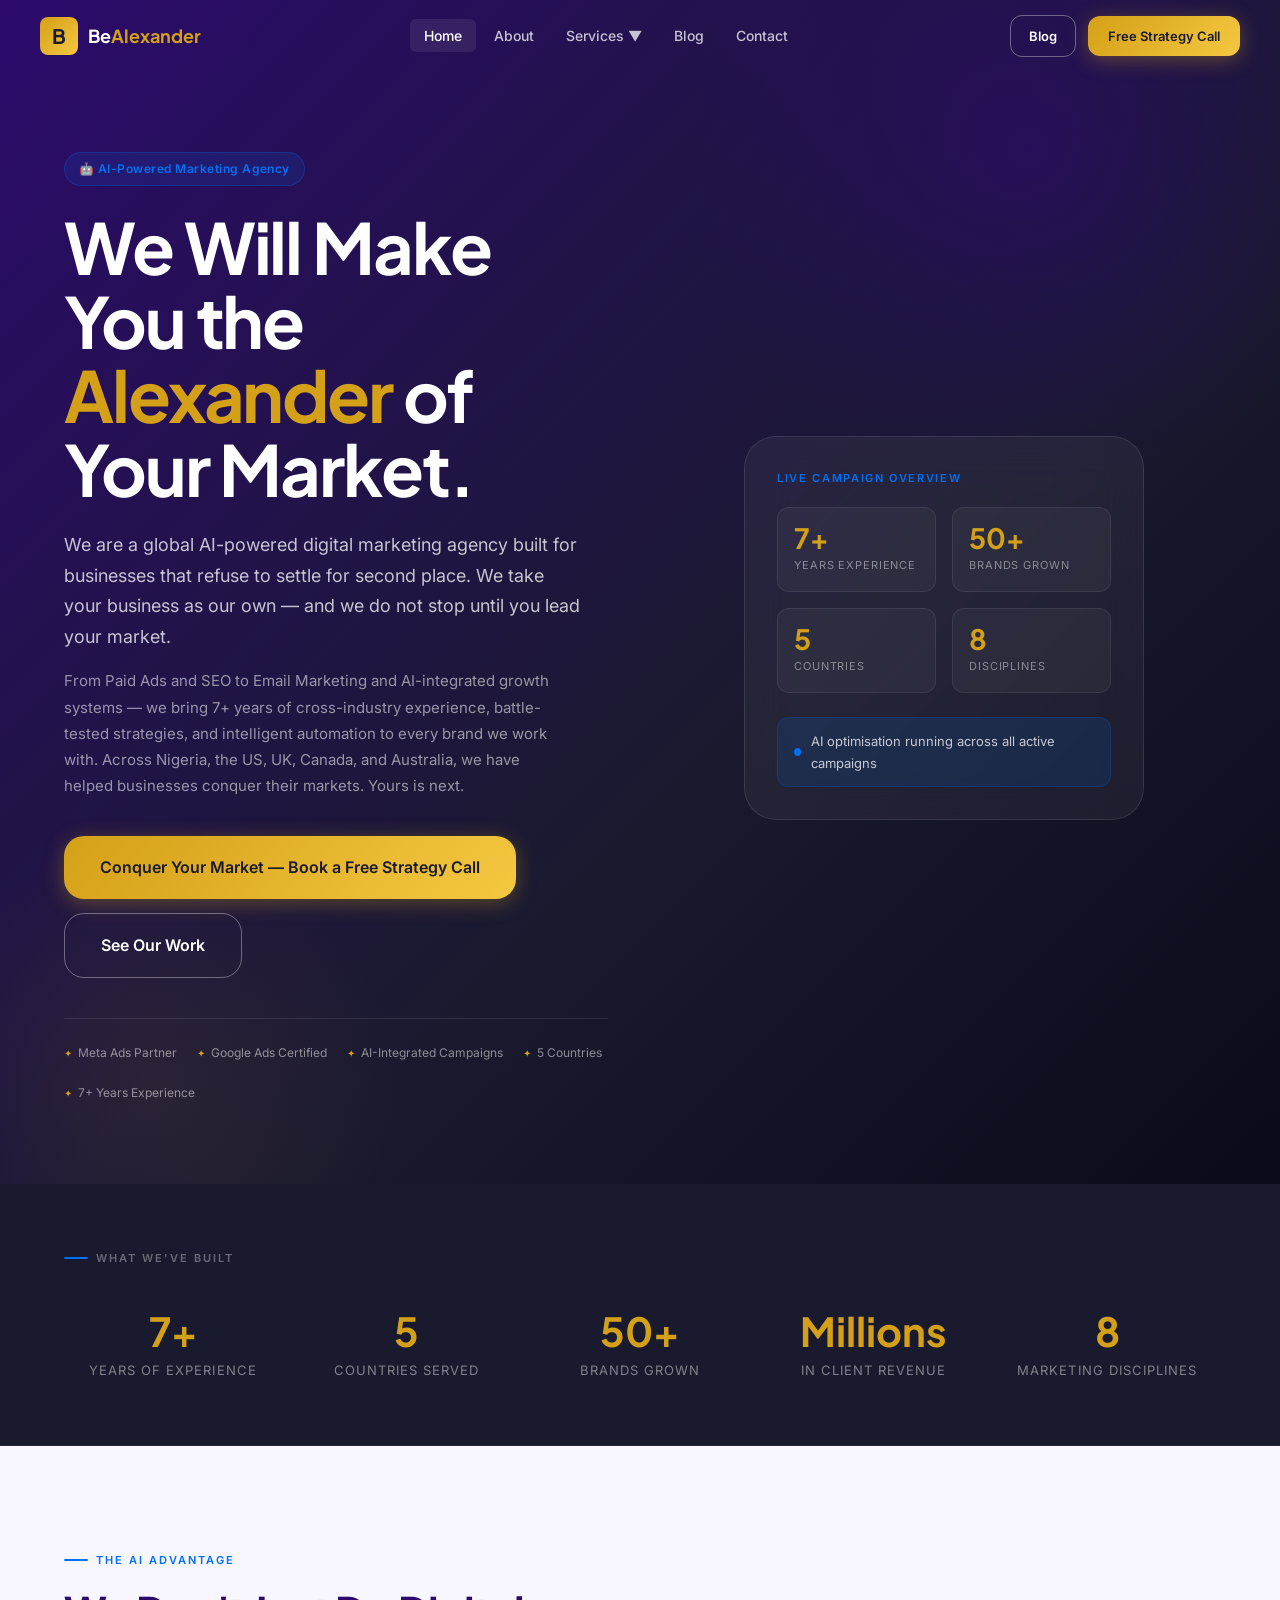
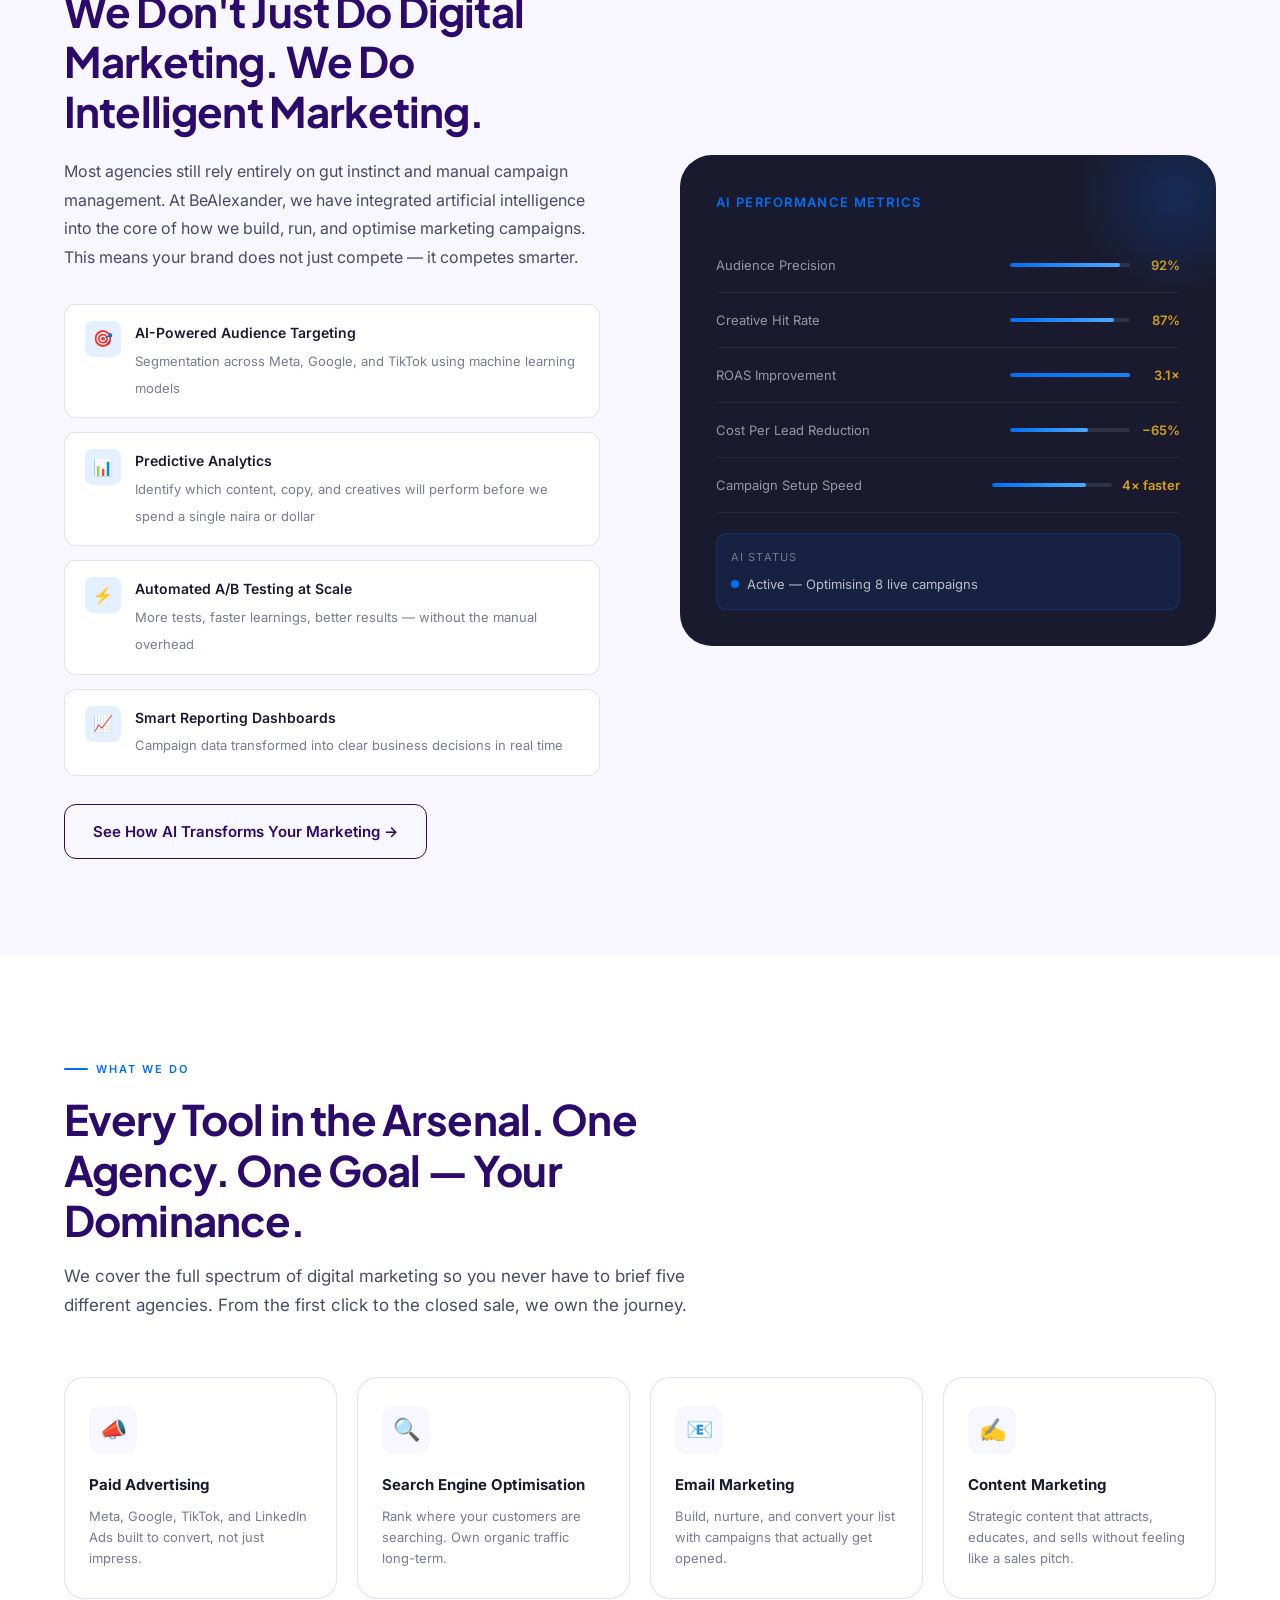
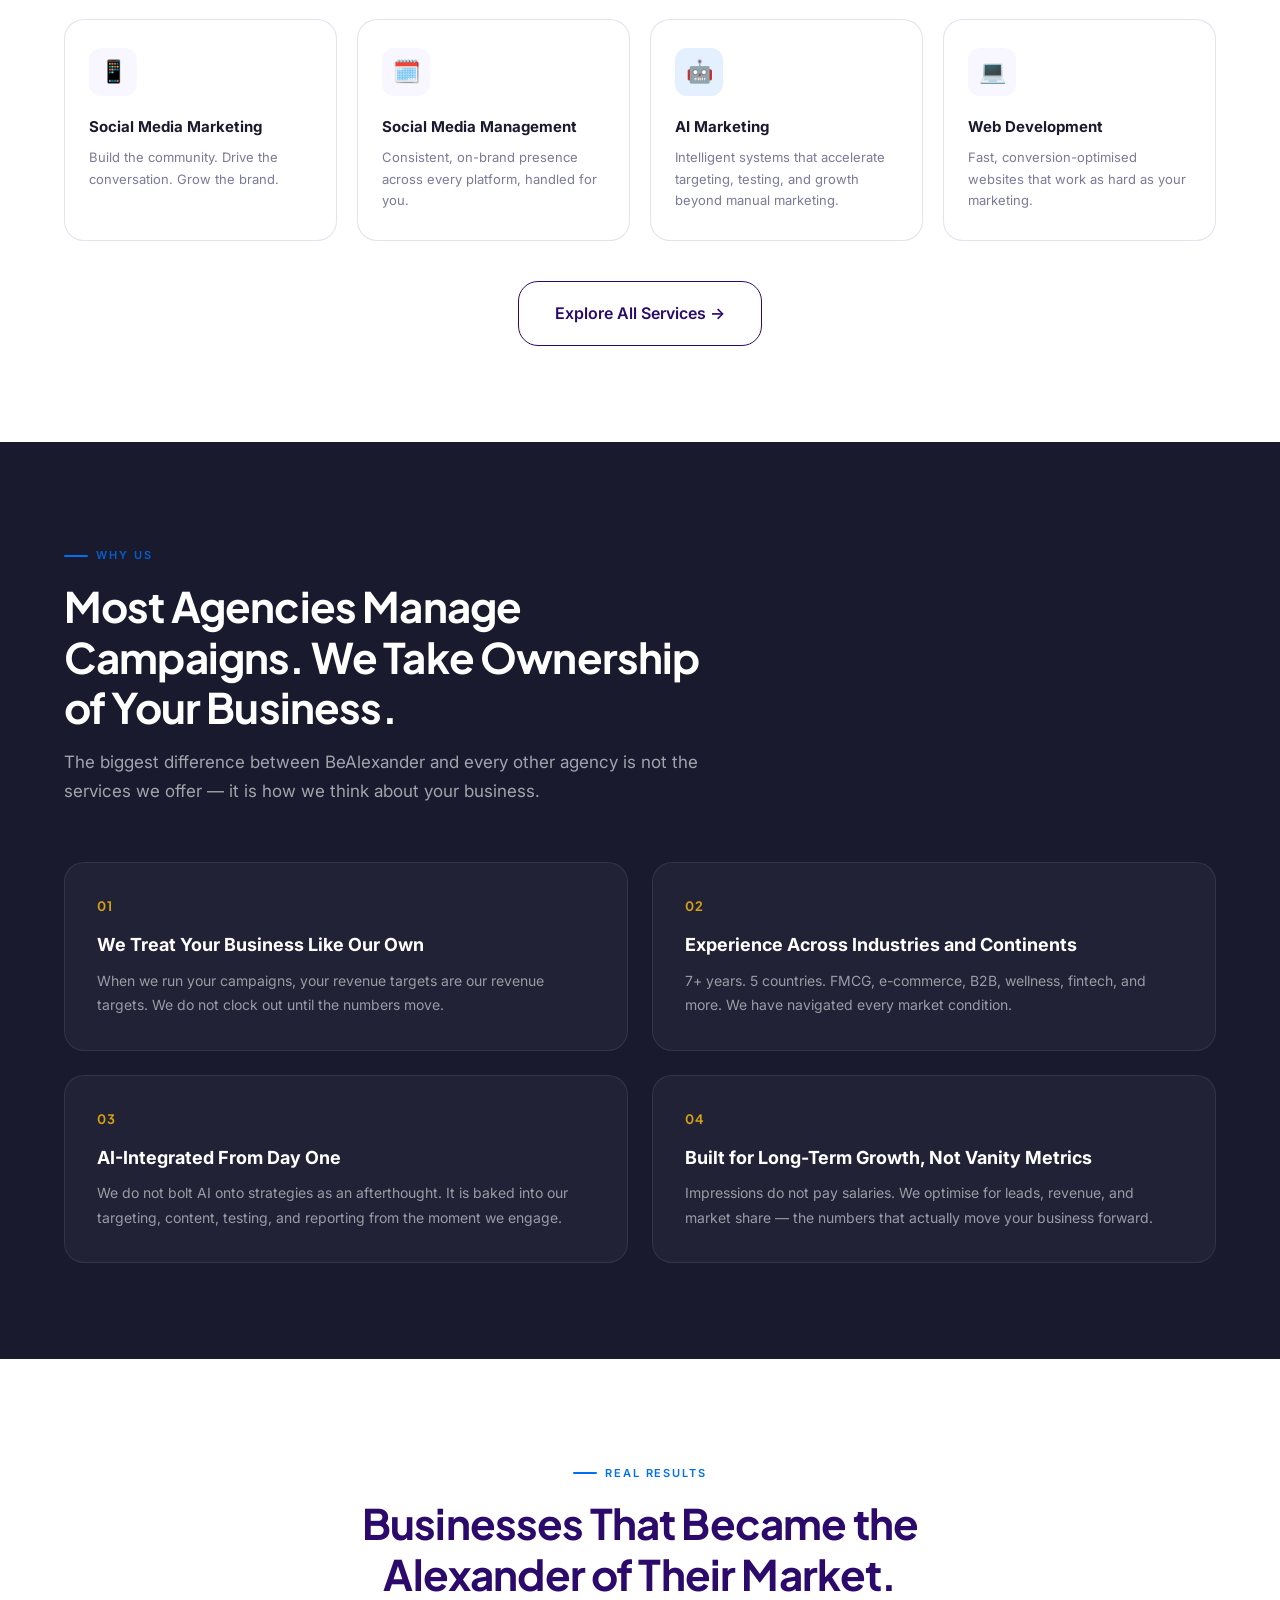
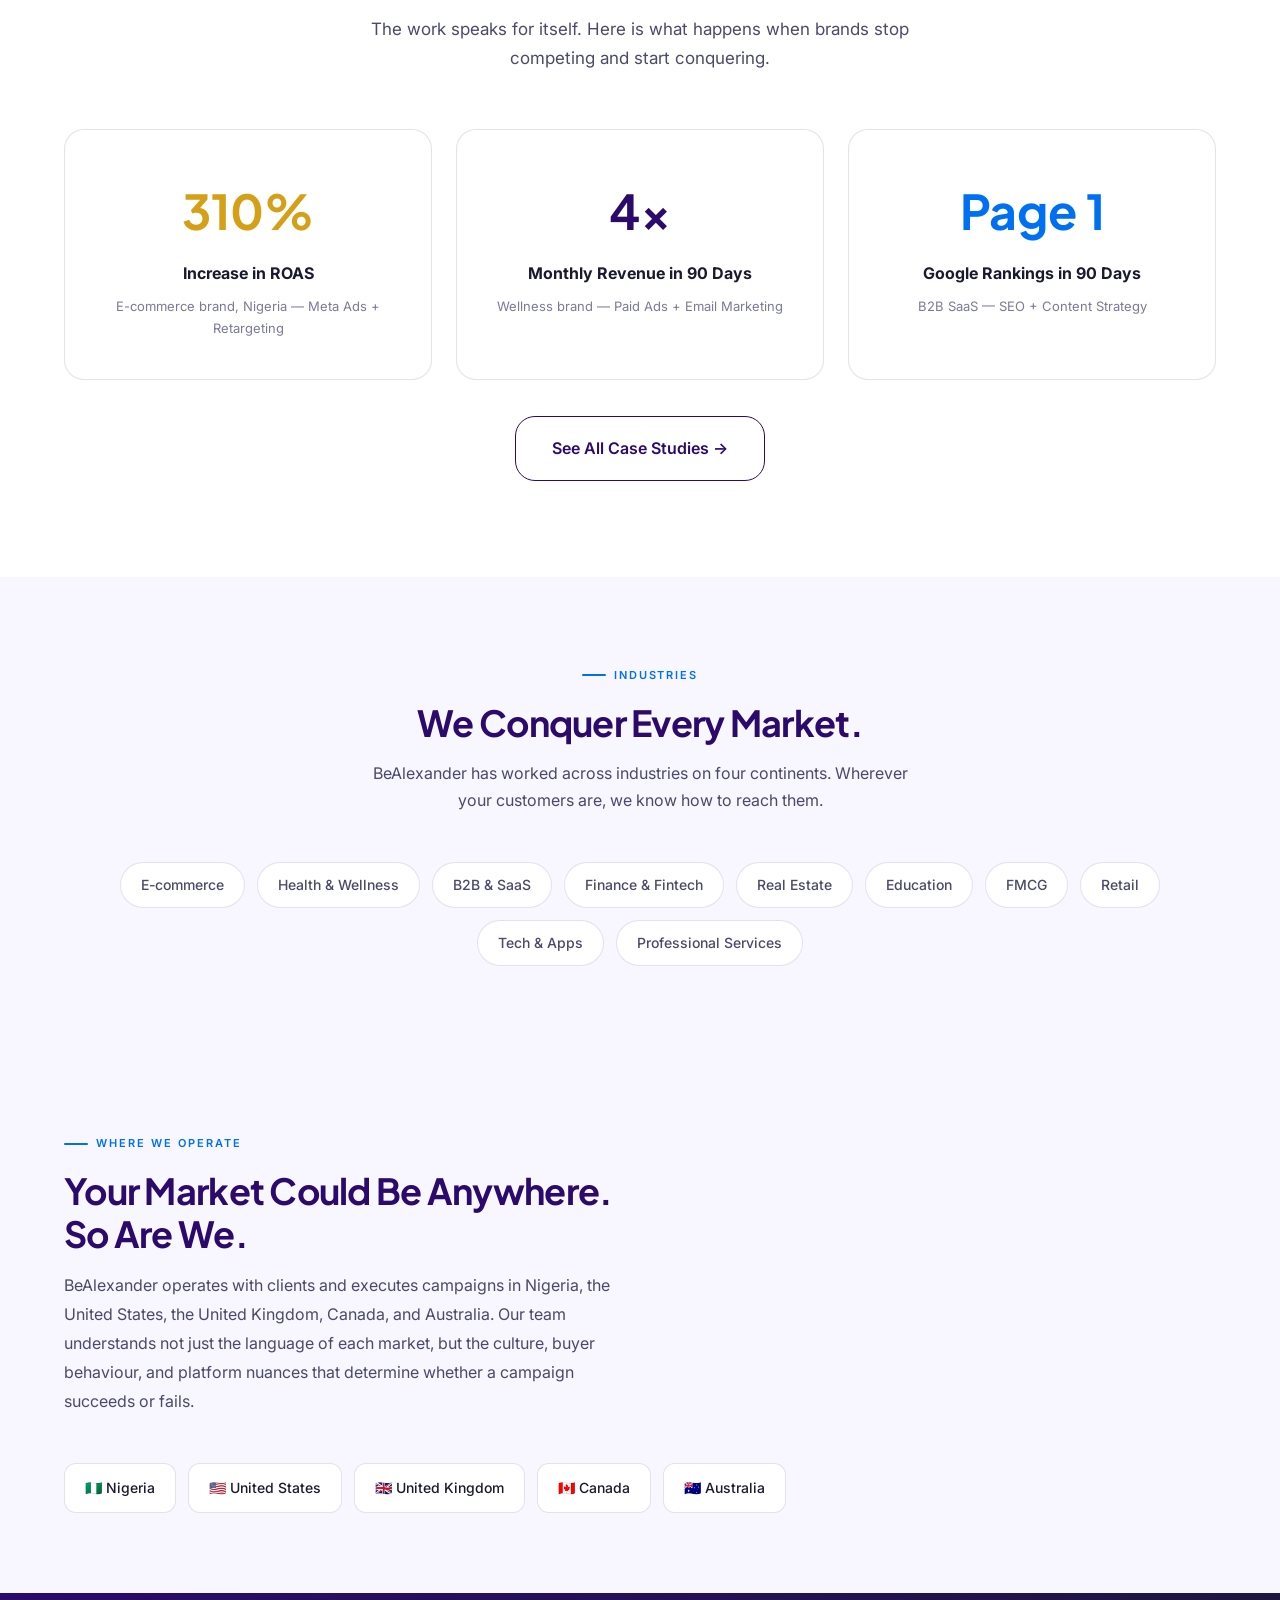
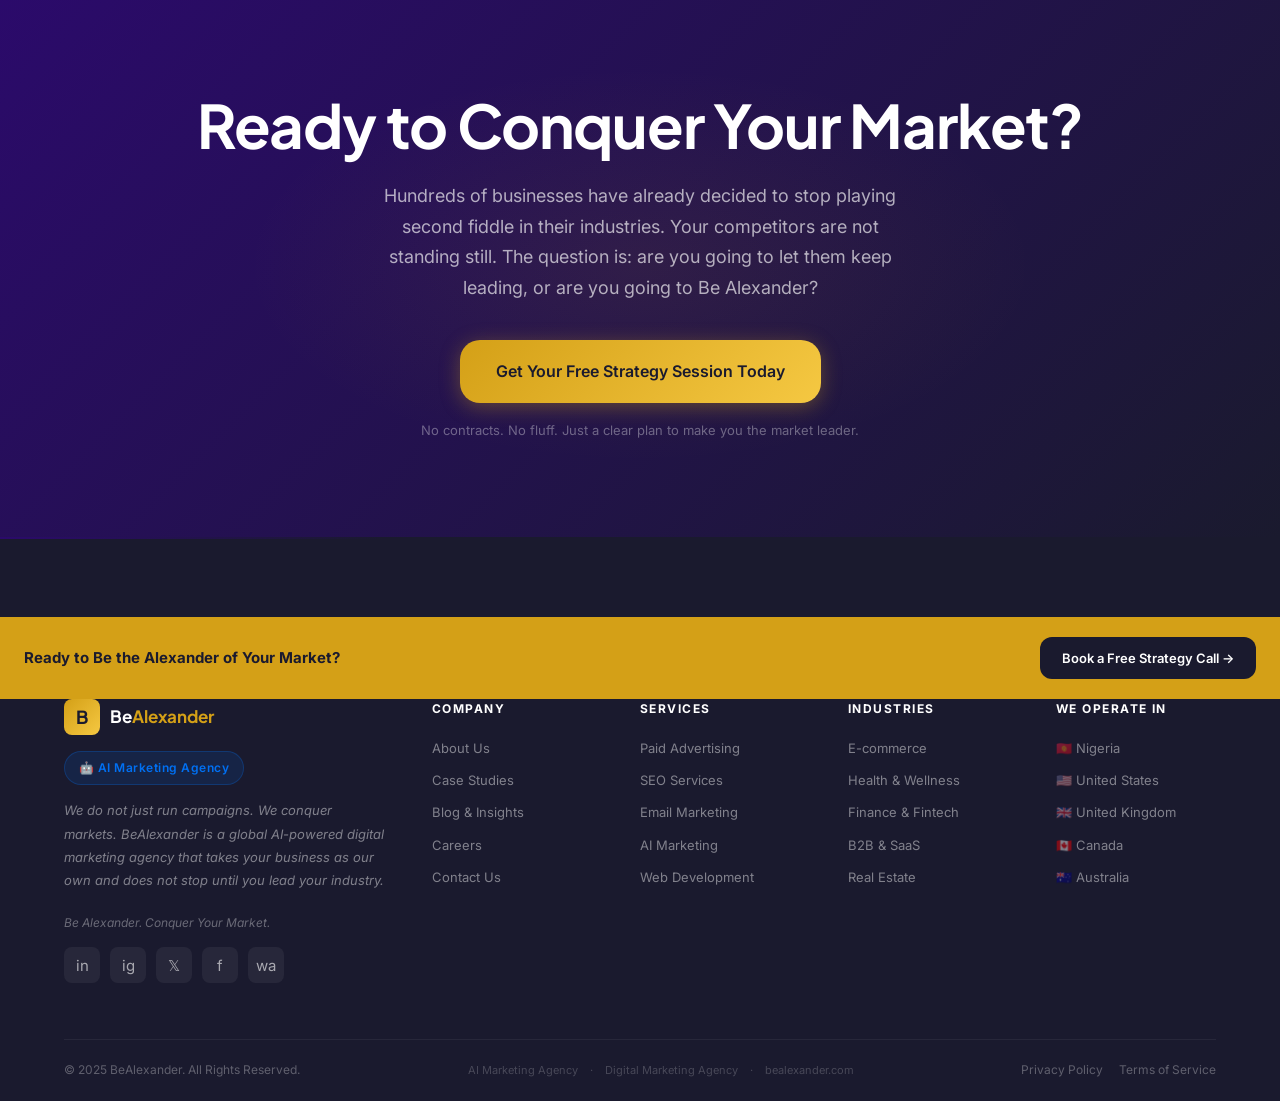
==== commit 361e5f18: "Fix mobile responsiveness across all pages" ====
--- a/index.html
+++ b/index.html
@@ -414,8 +414,23 @@
   <script src="js/main.js"></script>
 
   <style>
+    .results-grid { display: grid; grid-template-columns: repeat(3,1fr); gap: 24px; }
+    @media (max-width: 900px) { .results-grid { grid-template-columns: 1fr; } }
+
+    /* About/Services inline grids */
+    @media (max-width: 900px) {
+      .about-origin-grid,
+      .mvv-grid,
+      .values-grid,
+      .service-detail-grid,
+      .more-services-grid,
+      .services-intro-grid { grid-template-columns: 1fr !important; }
+    }
     @media (max-width: 768px) {
-      .results-grid { grid-template-columns: 1fr !important; }
+      .capabilities-grid { grid-template-columns: repeat(2,1fr) !important; }
+    }
+    @media (max-width: 480px) {
+      .capabilities-grid { grid-template-columns: 1fr !important; }
     }
   </style>
 </body>
--- a/css/styles.css
+++ b/css/styles.css
@@ -49,7 +49,12 @@
 /* ── Reset & Base ── */
 *, *::before, *::after { box-sizing: border-box; margin: 0; padding: 0; }
 
-html { scroll-behavior: smooth; -webkit-font-smoothing: antialiased; }
+html {
+  scroll-behavior: smooth;
+  -webkit-font-smoothing: antialiased;
+  overflow-x: hidden;
+  max-width: 100%;
+}
 
 body {
   font-family: var(--font-body);
@@ -58,12 +63,17 @@
   color: var(--text-dark);
   background: var(--white);
   overflow-x: hidden;
+  max-width: 100vw;
+  width: 100%;
 }
 
 img { max-width: 100%; display: block; }
 a { color: inherit; text-decoration: none; }
 ul { list-style: none; }
 button { cursor: pointer; font-family: inherit; border: none; }
+
+/* Global overflow guard */
+section, footer, main { max-width: 100%; overflow-x: hidden; }
 
 /* ── Typography ── */
 h1, h2, h3, h4, h5 {
@@ -106,6 +116,7 @@
   max-width: 1200px;
   margin: 0 auto;
   padding: 0 24px;
+  width: 100%;
 }
 
 .section {
@@ -148,7 +159,10 @@
   font-weight: 600;
   font-family: var(--font-body);
   transition: all 0.25s ease;
-  white-space: nowrap;
+  white-space: normal;        /* allow wrapping on very small screens */
+  word-break: break-word;
+  text-align: center;
+  justify-content: center;
 }
 .btn--primary {
   background: var(--gradient-gold);
@@ -284,7 +298,13 @@
   flex-direction: column;
   gap: 5px;
   background: none;
-  padding: 6px;
+  padding: 10px;
+  border-radius: 8px;
+  -webkit-tap-highlight-color: transparent;
+  touch-action: manipulation;
+}
+.nav__hamburger:active {
+  background: rgba(255,255,255,0.1);
 }
 .nav__hamburger span {
   width: 22px;
@@ -292,6 +312,7 @@
   background: var(--white);
   border-radius: 2px;
   transition: all 0.3s;
+  pointer-events: none;
 }
 
 /* ============================================================
@@ -305,6 +326,7 @@
   padding-top: 72px;
   position: relative;
   overflow: hidden;
+  width: 100%;
 }
 
 /* Decorative orbs */
@@ -339,21 +361,25 @@
 
 .hero__headline {
   font-family: var(--font-display);
-  font-size: clamp(44px, 5.5vw, 72px);
+  font-size: clamp(32px, 5.5vw, 72px);
   font-weight: 700;
   line-height: 1.05;
   letter-spacing: -0.03em;
   color: var(--white);
   margin-bottom: 24px;
+  word-wrap: break-word;
+  overflow-wrap: break-word;
+  width: 100%;
 }
 .hero__headline .accent { color: var(--gold); }
 
 .hero__sub {
-  font-size: 18px;
+  font-size: clamp(15px, 2.5vw, 18px);
   line-height: 1.7;
   color: rgba(255,255,255,0.75);
   margin-bottom: 16px;
   max-width: 520px;
+  word-wrap: break-word;
 }
 .hero__copy {
   font-size: 15px;
@@ -361,6 +387,7 @@
   line-height: 1.75;
   margin-bottom: 36px;
   max-width: 500px;
+  word-wrap: break-word;
 }
 
 .hero__actions {
@@ -1608,81 +1635,235 @@
    ============================================================ */
 .mobile-menu {
   position: fixed;
-  inset: 0;
+  top: 0; left: 0;
+  width: 100%; height: 100%;
   background: var(--navy);
-  z-index: 999;
+  z-index: 1100;           /* above nav (z-index 1000) */
   padding: 24px;
   transform: translateX(-100%);
-  transition: transform 0.35s ease;
-}
-.mobile-menu.open { transform: translateX(0); }
+  transition: transform 0.35s cubic-bezier(0.4, 0, 0.2, 1);
+  overflow-y: auto;
+  -webkit-overflow-scrolling: touch;
+  /* Ensure it is never accidentally visible on desktop */
+  display: flex;
+  flex-direction: column;
+}
+.mobile-menu.open {
+  transform: translateX(0);
+}
 .mobile-menu__header {
   display: flex;
   justify-content: space-between;
   align-items: center;
   margin-bottom: 40px;
+  flex-shrink: 0;
 }
 .mobile-menu__close {
   background: rgba(255,255,255,0.08);
   border: none;
   color: var(--white);
-  width: 40px; height: 40px;
-  border-radius: 8px;
+  width: 44px; height: 44px;
+  border-radius: 10px;
+  font-size: 22px;
+  display: flex;
+  align-items: center;
+  justify-content: center;
+  cursor: pointer;
+  /* Large tap target for mobile */
+  -webkit-tap-highlight-color: transparent;
+  touch-action: manipulation;
+  flex-shrink: 0;
+}
+.mobile-menu__close:active {
+  background: rgba(255,255,255,0.18);
+}
+.mobile-menu__links {
+  display: flex;
+  flex-direction: column;
+  gap: 4px;
+  flex: 1;
+}
+.mobile-menu__links a {
+  padding: 16px;
+  border-radius: var(--radius-md);
   font-size: 20px;
-  display: flex;
-  align-items: center;
-  justify-content: center;
-}
-.mobile-menu__links { display: flex; flex-direction: column; gap: 4px; }
-.mobile-menu__links a {
-  padding: 14px 16px;
-  border-radius: var(--radius-md);
-  font-size: 18px;
   font-weight: 600;
   color: rgba(255,255,255,0.75);
   transition: all 0.2s;
-}
-.mobile-menu__links a:hover { background: rgba(255,255,255,0.06); color: var(--white); }
-
-/* ============================================================
-   RESPONSIVE
+  -webkit-tap-highlight-color: transparent;
+  touch-action: manipulation;
+  display: block;
+}
+.mobile-menu__links a:active {
+  background: rgba(255,255,255,0.1);
+  color: var(--white);
+}
+
+/* Hamburger — large tap target */
+.nav__hamburger {
+  -webkit-tap-highlight-color: transparent;
+  touch-action: manipulation;
+  padding: 10px;
+  border-radius: 8px;
+}
+.nav__hamburger:active {
+  background: rgba(255,255,255,0.1);
+}
+
+/* ============================================================
+   RESPONSIVE — TABLET (≤1100px)
    ============================================================ */
 @media (max-width: 1100px) {
   .services-grid { grid-template-columns: repeat(2, 1fr); }
   .footer__grid { grid-template-columns: 1fr 1fr; gap: 32px; }
 }
 
+/* ============================================================
+   RESPONSIVE — LARGE MOBILE / SMALL TABLET (≤900px)
+   ============================================================ */
 @media (max-width: 900px) {
-  .hero__grid { grid-template-columns: 1fr; }
-  .hero__visual { display: none; }
-  .ai-section__grid { grid-template-columns: 1fr; }
-  .why-grid { grid-template-columns: 1fr; }
-  .blog-layout { grid-template-columns: 1fr; }
-  .blog-sidebar { display: none; }
-  .contact-grid { grid-template-columns: 1fr; }
-  .article-layout { grid-template-columns: 1fr; }
+  .hero__grid        { grid-template-columns: 1fr; }
+  .hero__visual      { display: none; }
+  .ai-section__grid  { grid-template-columns: 1fr; }
+  .why-grid          { grid-template-columns: 1fr; }
+  .blog-layout       { grid-template-columns: 1fr; }
+  .blog-sidebar      { display: none; }
+  .contact-grid      { grid-template-columns: 1fr; }
+  .article-layout    { grid-template-columns: 1fr; }
   .stats-strip__grid { grid-template-columns: repeat(3, 1fr); }
-  .admin-stats { grid-template-columns: repeat(2, 1fr); }
-  .editor-layout { grid-template-columns: 1fr; }
-}
-
+  .admin-stats       { grid-template-columns: repeat(2, 1fr); }
+  .editor-layout     { grid-template-columns: 1fr; }
+}
+
+/* ============================================================
+   RESPONSIVE — MOBILE (≤768px)
+   ============================================================ */
 @media (max-width: 768px) {
-  .nav__links, .nav__cta .btn:first-child { display: none; }
-  .nav__hamburger { display: flex; }
-  .section { padding: 64px 0; }
-  .services-grid { grid-template-columns: 1fr; }
-  .footer__grid { grid-template-columns: 1fr; }
-  .stats-strip__grid { grid-template-columns: repeat(2, 1fr); }
-  .admin-layout { flex-direction: column; }
-  .admin-sidebar { width: 100%; height: auto; position: static; }
-  .admin-main { padding: 20px; }
-  .admin-stats { grid-template-columns: 1fr 1fr; }
-}
-
+  /* ── Nav ── */
+  .nav__links           { display: none !important; }
+  .nav__cta             { display: none !important; }
+  .nav__hamburger       { display: flex !important; }
+  .nav                  { padding: 0 16px; }
+
+  /* ── Global spacing ── */
+  .section              { padding: 56px 0; }
+  .container            { padding: 0 16px; }
+
+  /* ── Typography scale down ── */
+  h1, h2, h3           { word-wrap: break-word; overflow-wrap: break-word; }
+
+  /* ── Hero ── */
+  .hero                 { min-height: auto; padding: 100px 0 60px; }
+  .hero__grid           { padding: 40px 0; gap: 32px; }
+  .hero__content        { width: 100%; }
+  .hero__headline       { font-size: clamp(28px, 8vw, 48px); }
+  .hero__sub            { font-size: 15px; max-width: 100%; }
+  .hero__copy           { font-size: 14px; max-width: 100%; }
+  .hero__actions        { flex-direction: column; gap: 12px; }
+  .hero__actions .btn   { width: 100%; justify-content: center; font-size: 14px; padding: 14px 20px; }
+  .hero__trust          { gap: 12px; }
+  .hero__trust-item     { font-size: 11px; }
+
+  /* ── Stats strip ── */
+  .stats-strip          { padding: 40px 0; }
+  .stats-strip__grid    { grid-template-columns: repeat(2, 1fr); gap: 20px; }
+  .stats-strip__num     { font-size: 28px; }
+
+  /* ── AI section ── */
+  .ai-section__grid     { gap: 40px; }
+  .ai-section__headline { font-size: clamp(22px, 6vw, 32px); }
+
+  /* ── Services ── */
+  .services-grid        { grid-template-columns: 1fr; }
+  .services-section__headline { font-size: clamp(22px, 6vw, 32px); }
+
+  /* ── Why section ── */
+  .why-grid             { grid-template-columns: 1fr; }
+  .why-section__headline { font-size: clamp(22px, 6vw, 32px); }
+
+  /* ── CTA Banner ── */
+  .cta-banner           { padding: 64px 0; }
+  .cta-banner__headline { font-size: clamp(26px, 7vw, 42px); }
+  .cta-banner__body     { font-size: 15px; }
+  .cta-banner .btn      { width: 100%; max-width: 360px; }
+
+  /* ── Page heroes ── */
+  .page-hero            { padding: 110px 0 56px; }
+  .page-hero__headline  { font-size: clamp(28px, 8vw, 48px); }
+  .page-hero__sub       { font-size: 15px; }
+
+  /* ── Footer ── */
+  .footer__grid         { grid-template-columns: 1fr; gap: 32px; }
+  .footer               { padding: 56px 0 0; }
+  .footer__cta-strip    { flex-direction: column; text-align: center; padding: 20px 16px; gap: 12px; }
+  .footer__cta-strip p  { font-size: 14px; }
+  .footer__bottom       { flex-direction: column; text-align: center; gap: 10px; padding: 16px 0; }
+  .footer__bottom-center { flex-wrap: wrap; justify-content: center; }
+
+  /* ── Contact form ── */
+  .contact-grid         { grid-template-columns: 1fr; gap: 40px; }
+  .contact-form         { padding: 24px 16px; }
+  .form-grid            { grid-template-columns: 1fr; gap: 0; }
+
+  /* ── Blog ── */
+  .blog-card__title     { font-size: 17px; }
+  .blog-card__body      { padding: 20px; }
+
+  /* ── Article ── */
+  .article-title        { font-size: clamp(24px, 7vw, 42px); }
+  .prose p              { font-size: 15px; }
+  .prose h2             { font-size: 22px; }
+
+  /* ── Admin ── */
+  .admin-layout         { flex-direction: column; }
+  .admin-sidebar        { width: 100%; height: auto; position: static; }
+  .admin-main           { padding: 16px; }
+  .admin-stats          { grid-template-columns: 1fr 1fr; gap: 12px; }
+  .admin-header         { flex-direction: column; align-items: flex-start; gap: 12px; }
+  .posts-table th:nth-child(2),
+  .posts-table td:nth-child(2) { display: none; } /* hide category col on mobile */
+}
+
+/* ── Desktop: hide mobile menu entirely ── */
+@media (min-width: 769px) {
+  .nav__hamburger { display: none !important; }
+  .mobile-menu    { display: none !important; }
+}
+
+/* ============================================================
+   RESPONSIVE — SMALL MOBILE (≤480px)
+   ============================================================ */
 @media (max-width: 480px) {
-  .hero__actions { flex-direction: column; }
-  .hero__actions .btn { width: 100%; justify-content: center; }
-  .form-grid { grid-template-columns: 1fr; }
-  .stats-strip__grid { grid-template-columns: 1fr 1fr; }
-  .admin-stats { grid-template-columns: 1fr; }
-}
+  .container            { padding: 0 14px; }
+
+  /* ── Hero ── */
+  .hero__headline       { font-size: clamp(26px, 9vw, 40px); letter-spacing: -0.02em; }
+  .hero__trust          { flex-direction: column; gap: 8px; padding-top: 20px; }
+
+  /* ── Stats ── */
+  .stats-strip__grid    { grid-template-columns: 1fr 1fr; gap: 16px; }
+  .stats-strip__num     { font-size: 24px; }
+  .stats-strip__label   { font-size: 11px; }
+
+  /* ── Buttons ── */
+  .btn--lg              { padding: 14px 20px; font-size: 14px; }
+
+  /* ── Badges ── */
+  .badge                { font-size: 11px; padding: 5px 10px; }
+
+  /* ── Section headers ── */
+  .section-label        { font-size: 10px; }
+
+  /* ── Footer ── */
+  .footer__socials      { flex-wrap: wrap; }
+  .footer__bottom-right { flex-direction: column; gap: 8px; }
+
+  /* ── Admin ── */
+  .admin-stats          { grid-template-columns: 1fr; }
+  .admin-stat__num      { font-size: 24px; }
+
+  /* ── Contact ── */
+  .contact-info__headline { font-size: 26px; }
+  .contact-form         { padding: 20px 14px; border-radius: var(--radius-lg); }
+}
+
